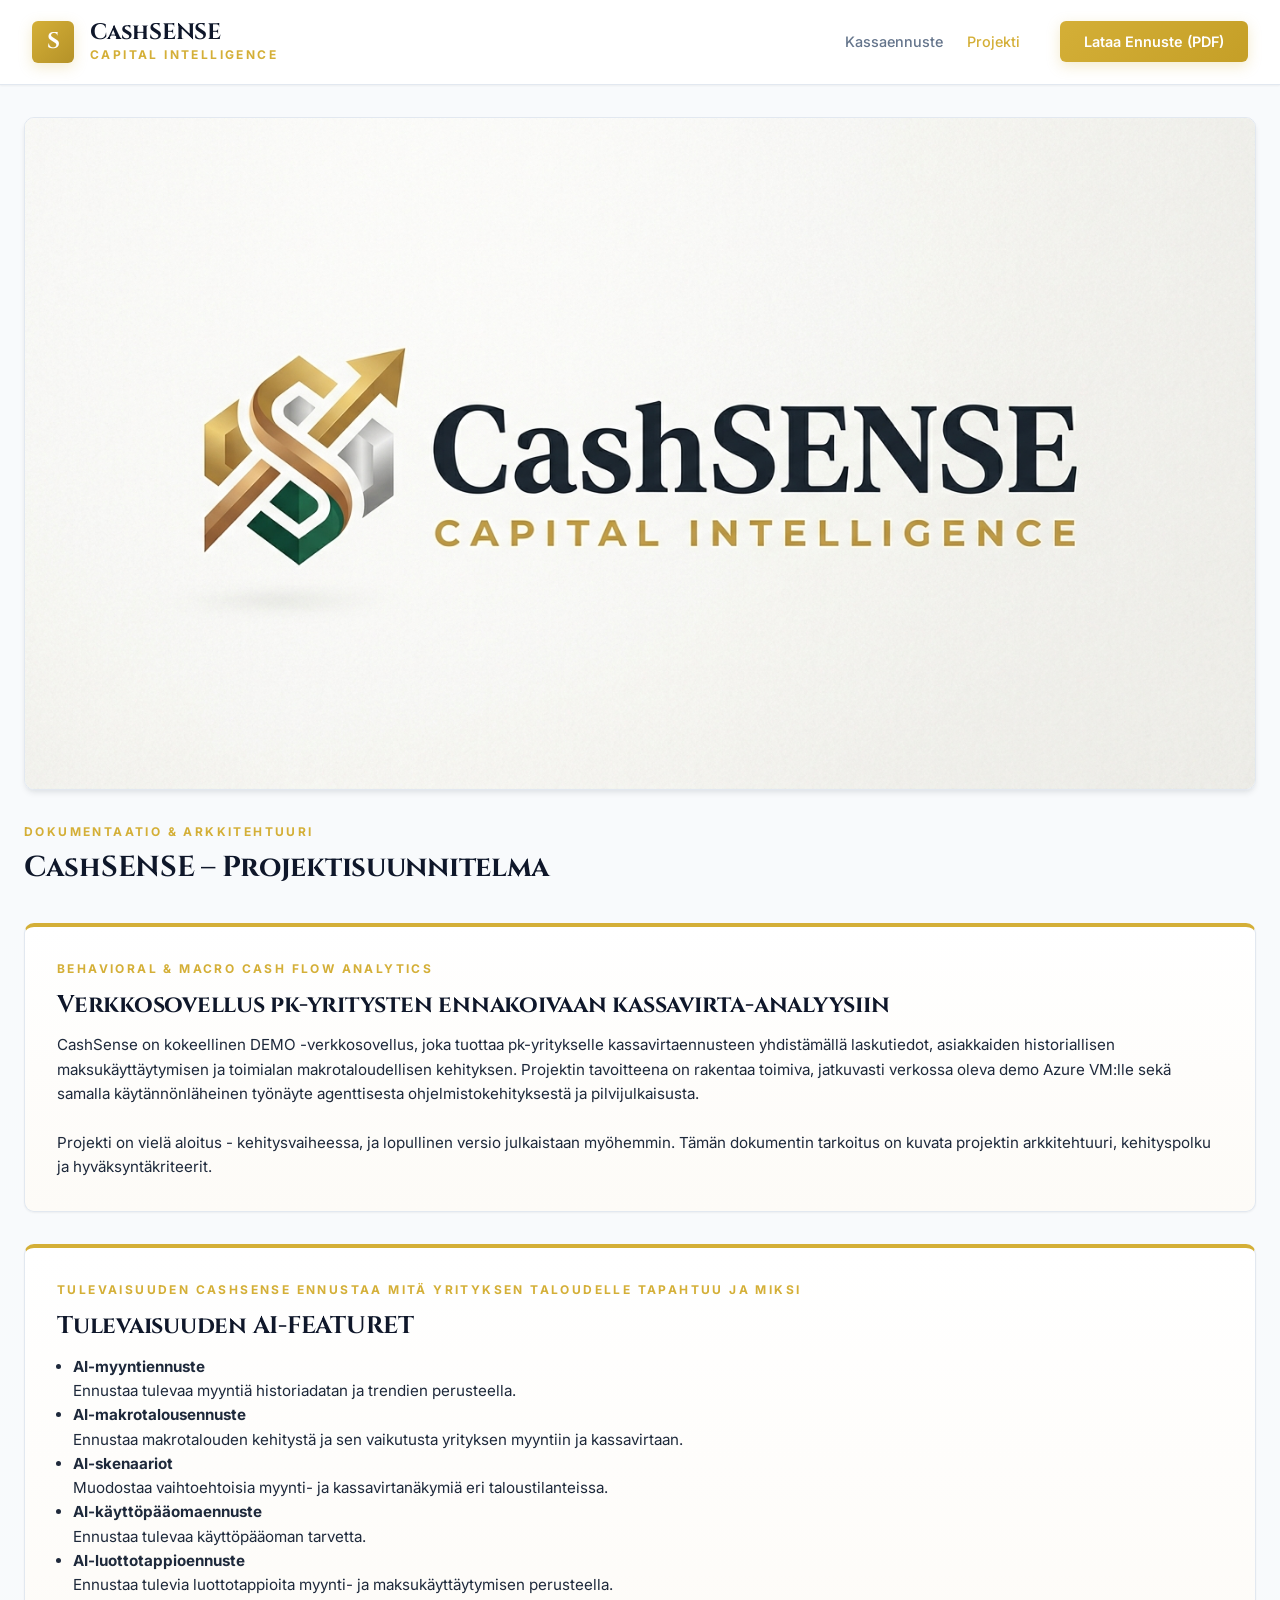
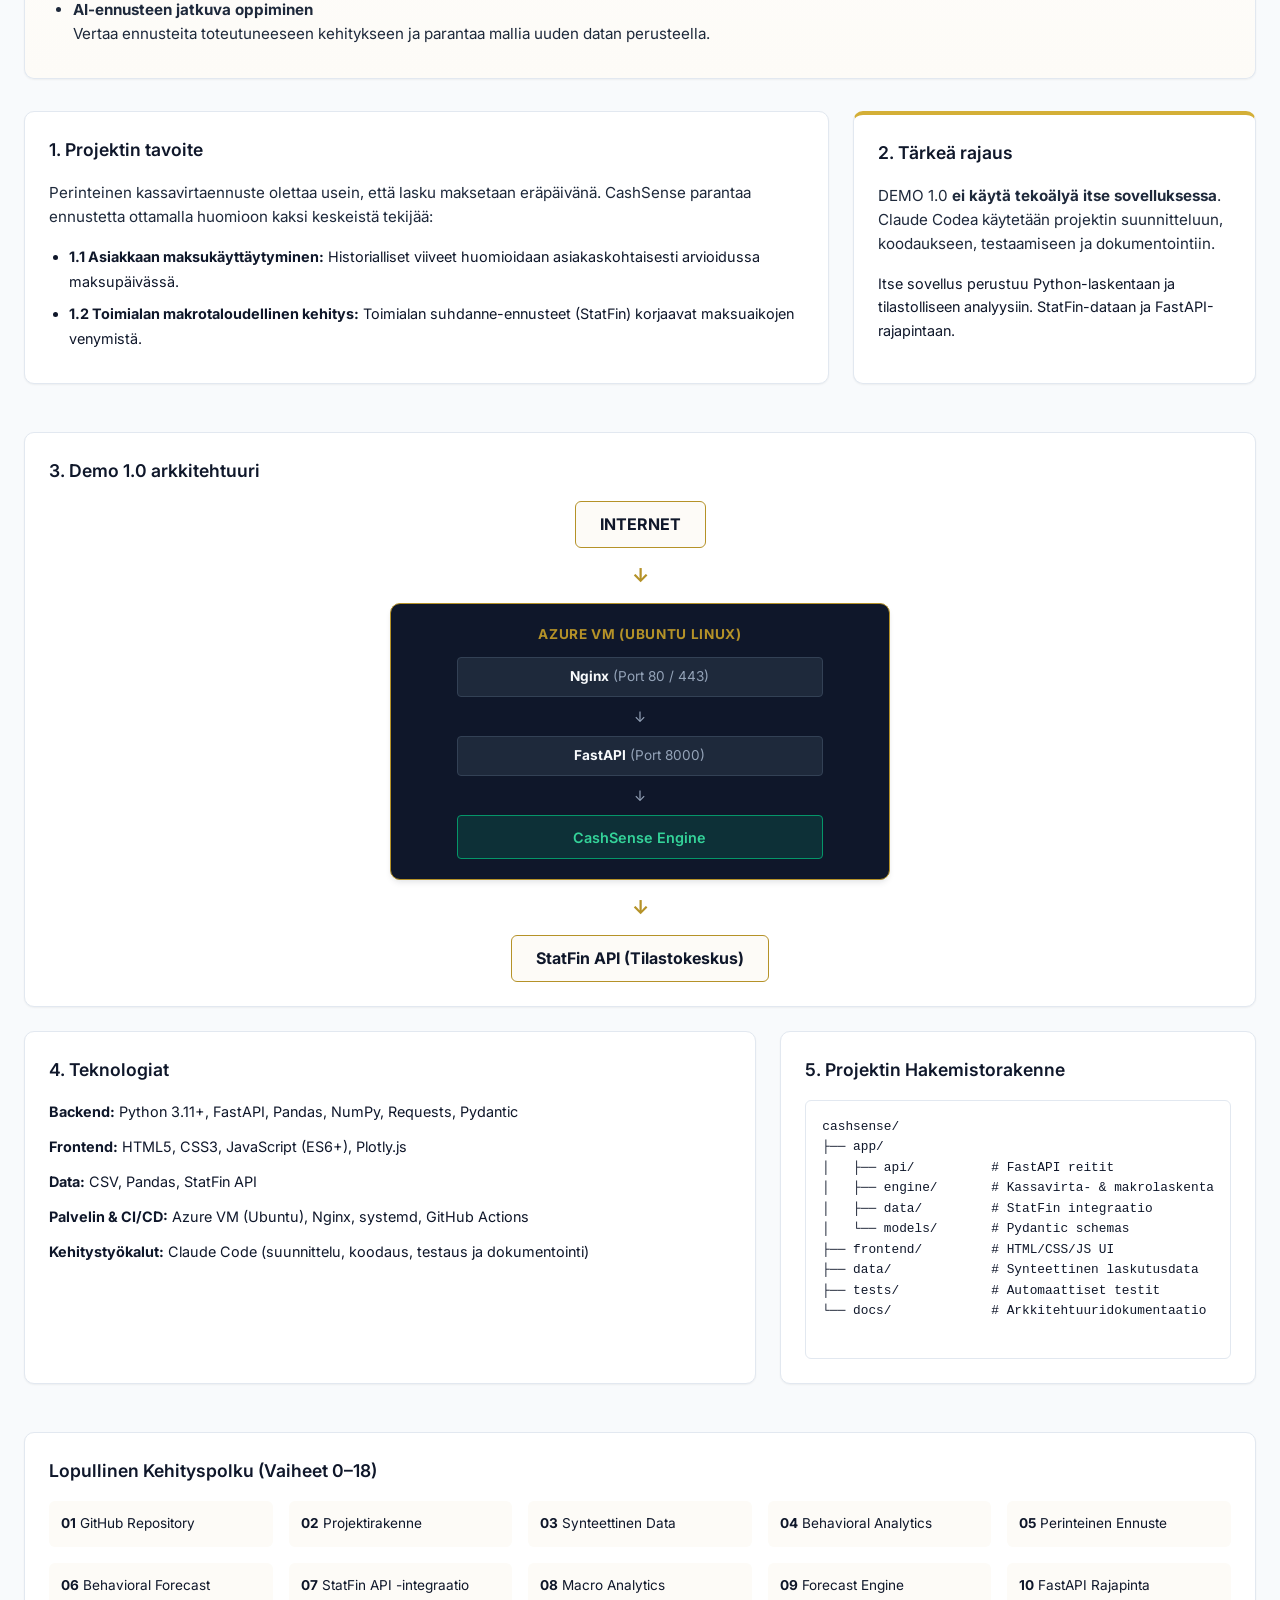
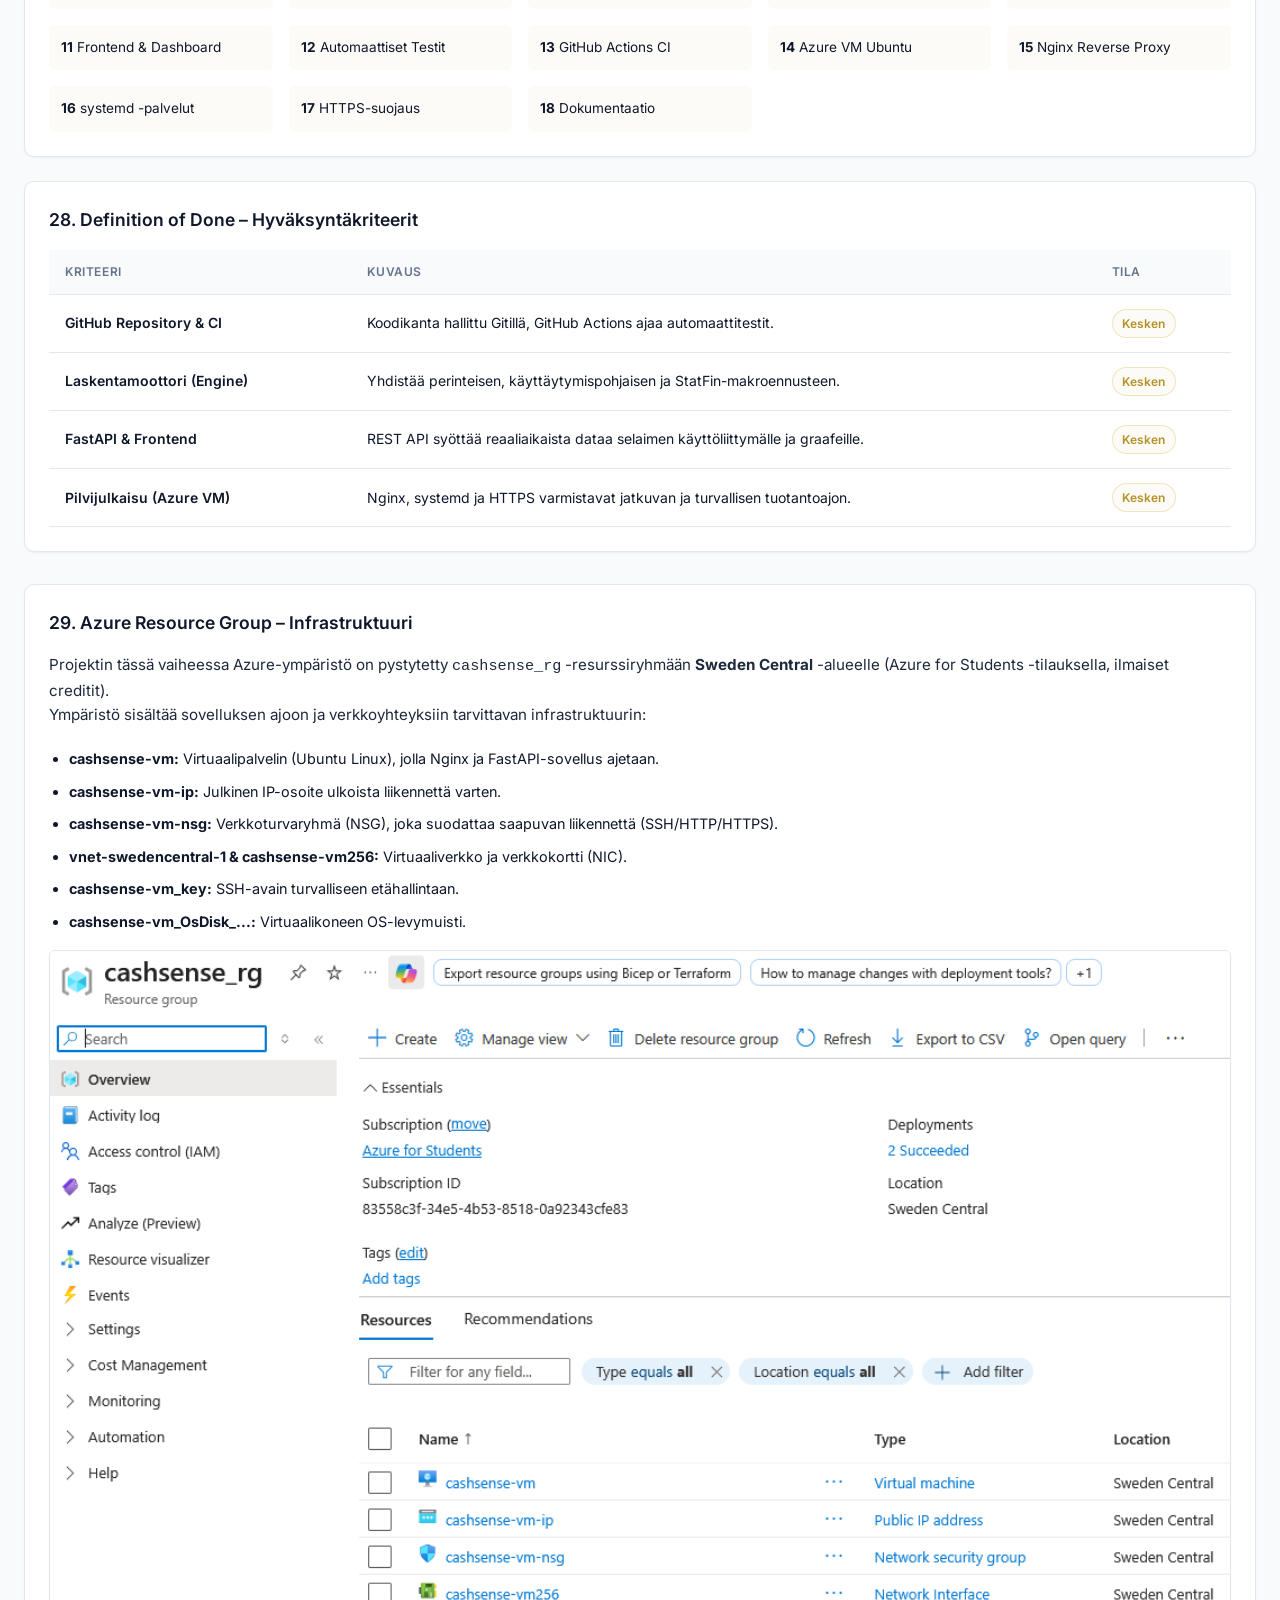
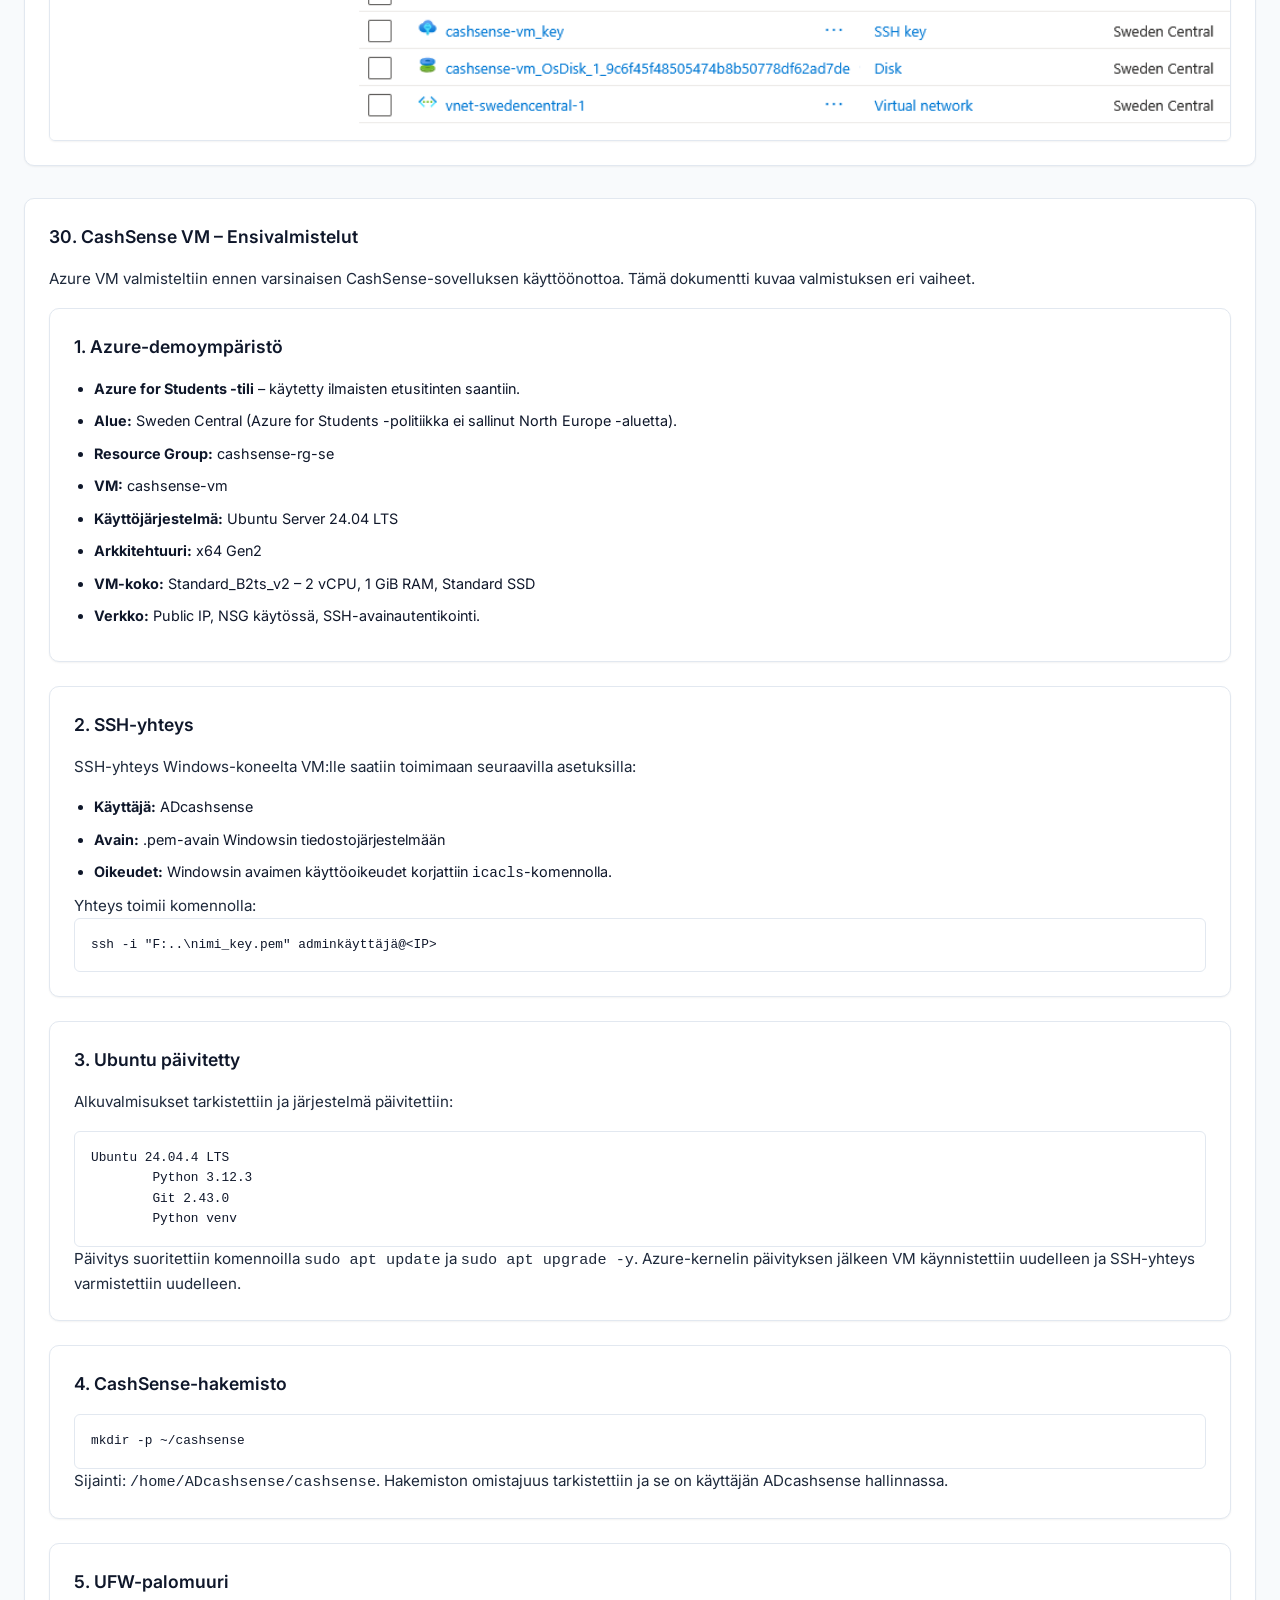
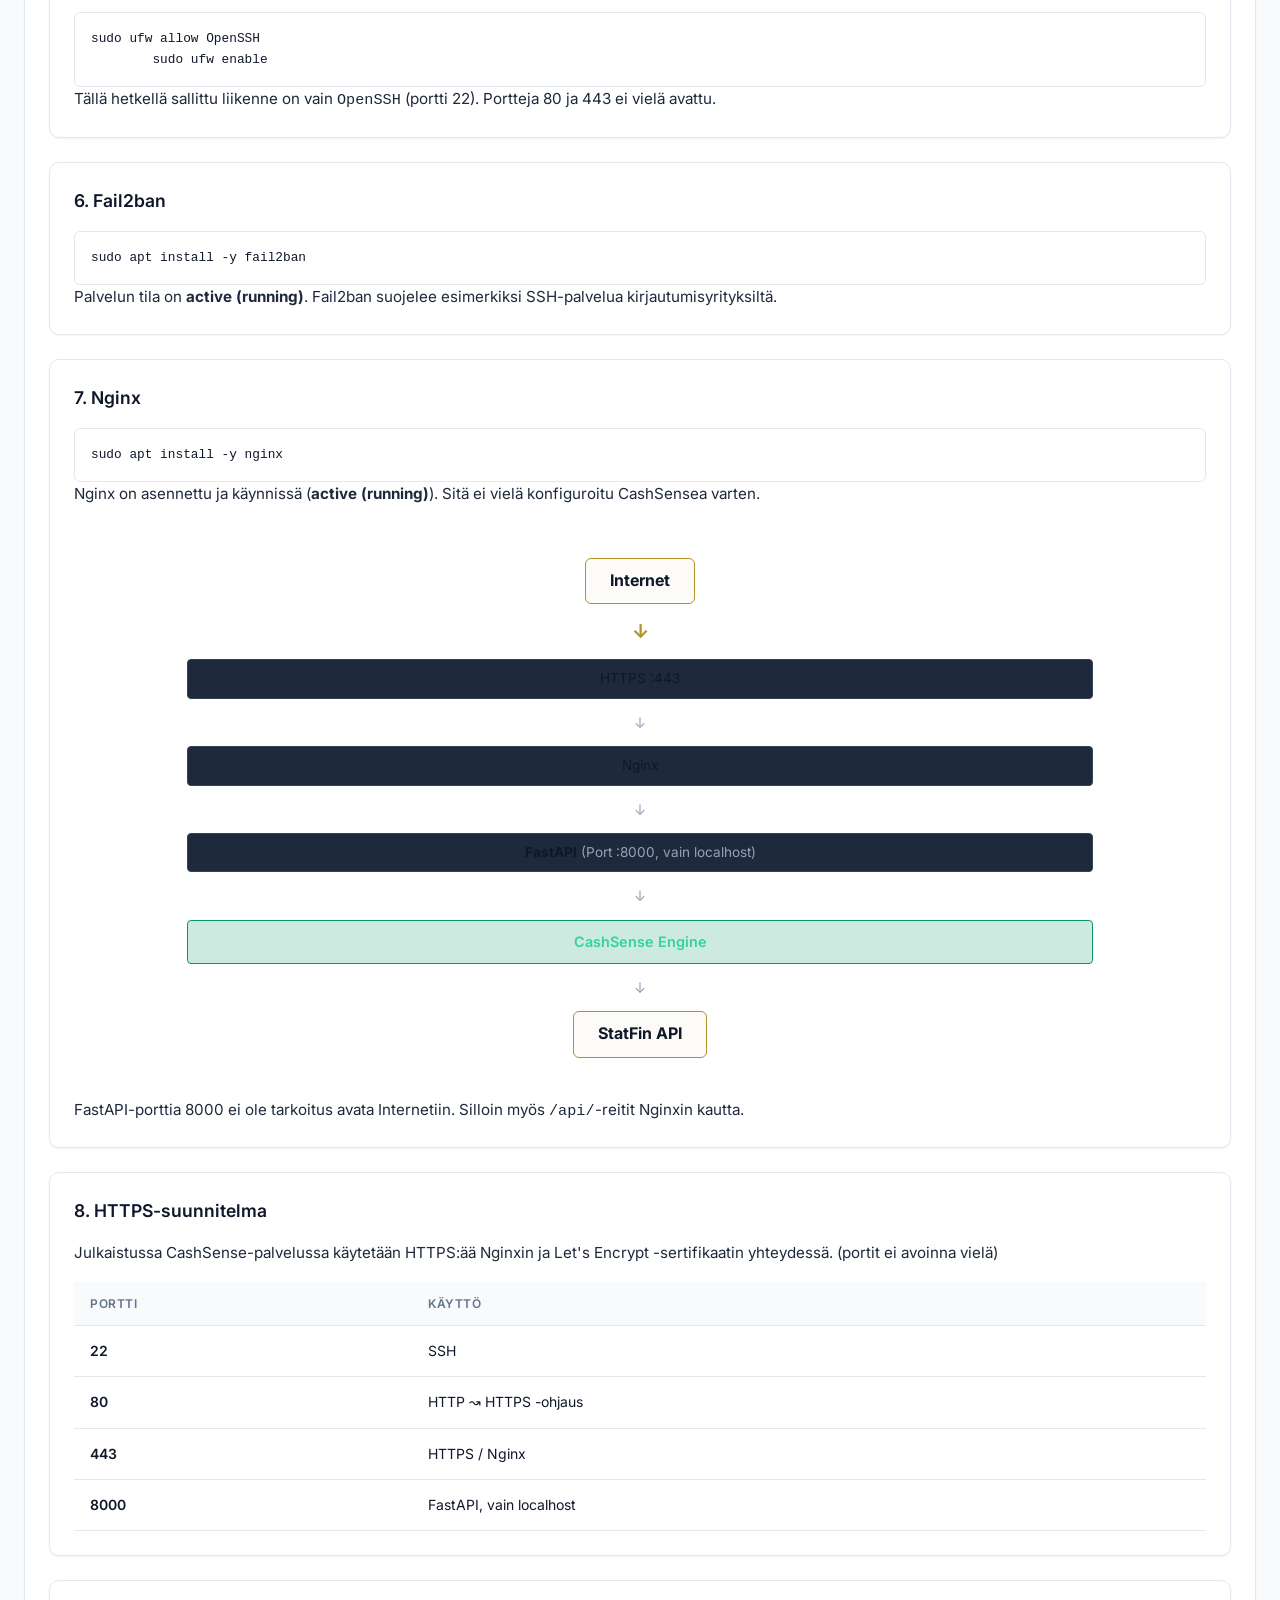
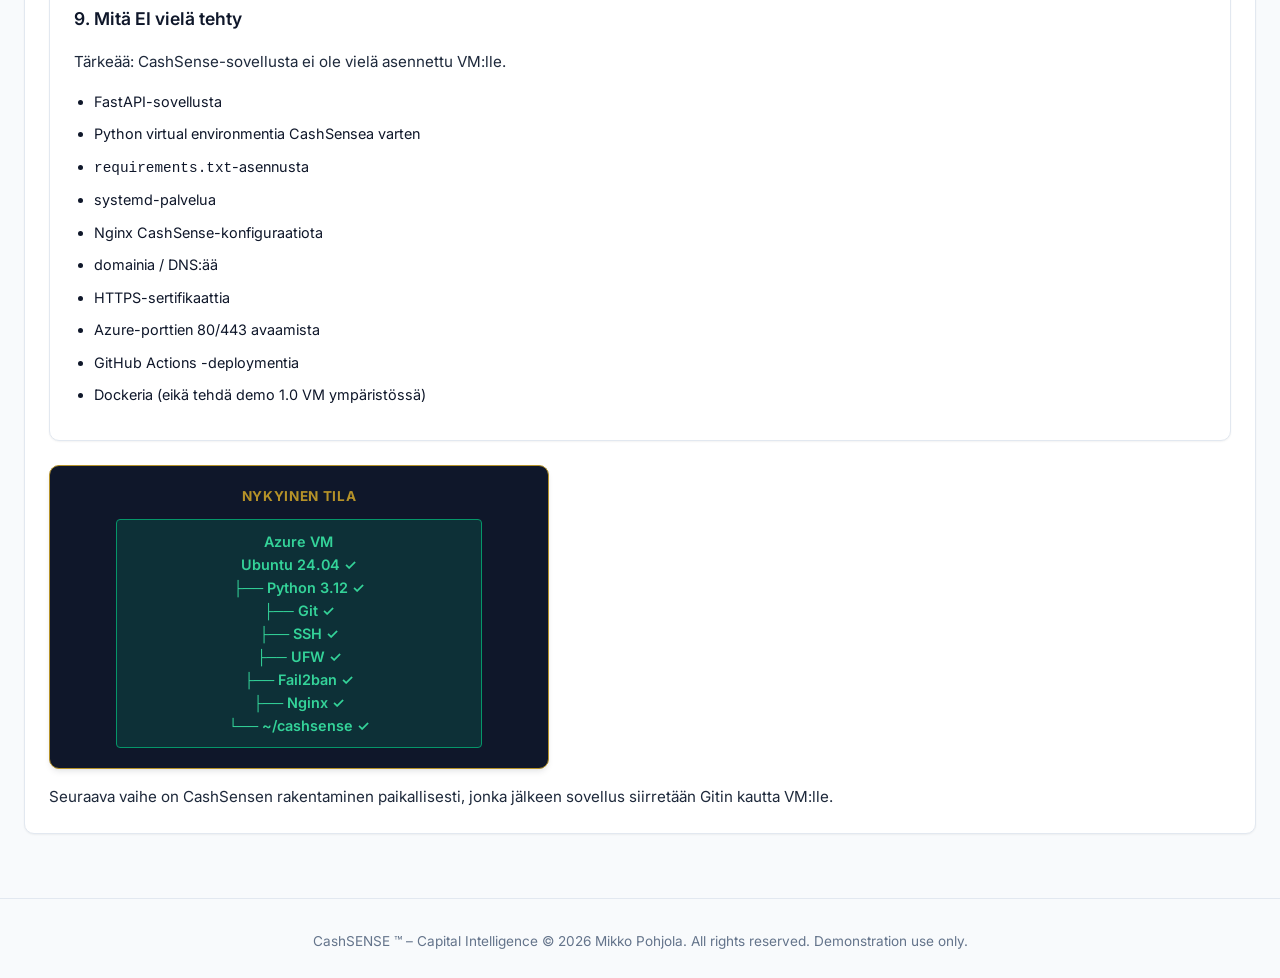
==== project.html @ bbfaac72 "Lisätty projektitiedostot ja verkkosivupohja" ====
<!DOCTYPE html>
<html lang="fi">
<head>
  <meta charset="UTF-8">
  <meta name="viewport" content="width=device-width, initial-scale=1.0">
  <title>CASHSENSE – Projektisuunnitelma</title>
  <link rel="stylesheet" href="styles.css">
</head>
<body>

  <!-- Navigation Header -->
  <header>
    <div class="logo-container">
      <div class="logo-mark">S</div>
      <div class="brand-titles">
        <h1>CashSENSE</h1>
        <div class="sub-header">Capital Intelligence</div>
      </div>
    </div>
    <nav class="nav-links">
      <a href="index.html" class="nav-item">Kassaennuste</a>
      <a href="project.html" class="nav-item active">Projekti</a>
      <button class="btn btn-primary-gold nav-btn-pdf">Lataa Ennuste (PDF)</button>
    </nav>
  </header>

  <!-- Main Container -->
  <main>
  <div class="container">

    <!-- Hero Image Banner -->
    <section class="hero-banner-container">
      <img src="logo.jpg" alt="CashSENSE Hero Banner" class="hero-banner-img">
    </section>

    <!-- Title Section -->
    <section class="page-title-section">
      <div class="sub-header">Dokumentaatio &amp; Arkkitehtuuri</div>
      <h2>CashSENSE – Projektisuunnitelma</h2>
    </section>

    <!-- Overview Card -->
    <section class="card highlight-gold hero-highlight-card hero-highlight-card--project">
      <div class="hero-highlight-card-content">
        <div class="sub-header">Behavioral &amp; Macro Cash Flow Analytics</div>
        <h3>
          Verkkosovellus pk-yritysten ennakoivaan kassavirta-analyysiin
        </h3>
        <p class="body-text">
          CashSense on kokeellinen DEMO -verkkosovellus, joka tuottaa pk-yritykselle kassavirtaennusteen yhdistämällä laskutiedot, asiakkaiden historiallisen maksukäyttäytymisen ja toimialan makrotaloudellisen kehityksen. Projektin tavoitteena on rakentaa toimiva, jatkuvasti verkossa oleva demo
          Azure VM:lle sekä samalla käytännönläheinen työnäyte agenttisesta ohjelmistokehityksestä ja pilvijulkaisusta.
          <br><br>Projekti on vielä aloitus - kehitysvaiheessa, ja lopullinen versio julkaistaan myöhemmin.
          Tämän dokumentin tarkoitus on kuvata projektin arkkitehtuuri, kehityspolku ja hyväksyntäkriteerit.
        </p>

      </div>
    </section>

    <!-- Overview Card -->
    <section class="card highlight-gold hero-highlight-card hero-highlight-card--project">
      <div class="hero-highlight-card-content">
        
        <div class="sub-header">Tulevaisuuden CashSense ennustaa mitä yrityksen taloudelle tapahtuu ja miksi</div>
        <h3>Tulevaisuuden AI-FEATURET</h3>

        <ul class="body-text2">
          <li>
            <strong>AI-myyntiennuste</strong>
            <p>Ennustaa tulevaa myyntiä historiadatan ja trendien perusteella.</p>
          </li>
          <li>
            <strong>AI-makrotalousennuste</strong>
            <p>Ennustaa makrotalouden kehitystä ja sen vaikutusta yrityksen myyntiin ja kassavirtaan.</p>
          </li>
          <li>
            <strong>AI-skenaariot</strong>
            <p>Muodostaa vaihtoehtoisia myynti- ja kassavirtanäkymiä eri taloustilanteissa.</p>
          </li>
          <li>
            <strong>AI-käyttöpääomaennuste</strong>
            <p>Ennustaa tulevaa käyttöpääoman tarvetta.</p>
          </li>
          <li>
            <strong>AI-luottotappioennuste</strong>
            <p>Ennustaa tulevia luottotappioita myynti- ja maksukäyttäytymisen perusteella.</p>
          </li>
          <li>
            <strong>AI-ennusteen jatkuva oppiminen</strong>
            <p>Vertaa ennusteita toteutuneeseen kehitykseen ja parantaa mallia uuden datan perusteella.</p>
          </li>
        </ul>
      </div>
    </section>

    <!-- Section 1 & 2: Tavoitteet & Rajaus -->
    <section class="dashboard-grid dashboard-grid--spaced">
      <div class="card">
        <div class="card-title">1. Projektin tavoite</div>
        <p class="body-text mb-1">
          Perinteinen kassavirtaennuste olettaa usein, että lasku maksetaan eräpäivänä. CashSense parantaa ennustetta ottamalla huomioon kaksi keskeistä tekijää:
        </p>
        <ul class="content-list">
          <li><strong>1.1 Asiakkaan maksukäyttäytyminen:</strong> Historialliset viiveet huomioidaan asiakaskohtaisesti arvioidussa maksupäivässä.</li>
          <li><strong>1.2 Toimialan makrotaloudellinen kehitys:</strong> Toimialan suhdanne-ennusteet (StatFin) korjaavat maksuaikojen venymistä.</li>
        </ul>
      </div>

      <div class="card highlight-gold">
        <div class="card-title">2. Tärkeä rajaus</div>
        <p class="body-text mb-1">
        DEMO 1.0 <strong>ei käytä tekoälyä itse sovelluksessa</strong>. Claude Codea käytetään projektin suunnitteluun, koodaukseen, testaamiseen ja dokumentointiin.
        </p>
        <p class="body-text--small">
          Itse sovellus perustuu Python-laskentaan ja tilastolliseen analyysiin. StatFin-dataan ja FastAPI-rajapintaan.
        </p>
      </div>
    </section>

    <!-- Section 3: Architecture (HTML/CSS Flexbox) -->
    <section class="card card--bottom-spacing">
      <div class="card-title">3. Demo 1.0 arkkitehtuuri</div>

      <div class="arch-diagram">

        <!-- Internet -->
        <div class="arch-endpoint-box">
          INTERNET
        </div>

        <div class="arch-arrow">↓</div>

        <!-- Azure VM Box -->
        <div class="arch-vm-box">
          <div class="arch-vm-header">
            Azure VM (Ubuntu Linux)
          </div>

          <div class="arch-vm-inner">
            <div class="arch-vm-component">
              <strong>Nginx</strong> <span class="port-label">(Port 80 / 443)</span>
            </div>

            <div class="arch-arrow--subtle">↓</div>

            <div class="arch-vm-component">
              <strong>FastAPI</strong> <span class="port-label">(Port 8000)</span>
            </div>

            <div class="arch-arrow--subtle">↓</div>

            <div class="arch-vm-component--engine">
              CashSense Engine
            </div>
          </div>
        </div>

        <div class="arch-arrow">↓</div>

        <!-- StatFin API -->
        <div class="arch-endpoint-box">
          StatFin API (Tilastokeskus)
        </div>

      </div>
    </section>

    <!-- Section 4 & 5: Teknologiat & Hakemistorakenne -->
    <section class="dashboard-grid dashboard-grid--spaced">
      <div class="card">
        <div class="card-title">4. Teknologiat</div>
        <div class="tech-list">
          <div><strong>Backend:</strong> Python 3.11+, FastAPI, Pandas, NumPy, Requests, Pydantic</div>
          <div><strong>Frontend:</strong> HTML5, CSS3, JavaScript (ES6+), Plotly.js</div>
          <div><strong>Data:</strong> CSV, Pandas, StatFin API</div>
          <div><strong>Palvelin &amp; CI/CD:</strong> Azure VM (Ubuntu), Nginx, systemd, GitHub Actions</div>
          <div><strong>Kehitystyökalut:</strong> Claude Code (suunnittelu, koodaus, testaus ja dokumentointi)</div>
        </div>
      </div>

      <div class="card">
        <div class="card-title">5. Projektin Hakemistorakenne</div>
        <pre class="arch-pre">
cashsense/
├── app/
│   ├── api/          # FastAPI reitit
│   ├── engine/       # Kassavirta- &amp; makrolaskenta
│   ├── data/         # StatFin integraatio
│   └── models/       # Pydantic schemas
├── frontend/         # HTML/CSS/JS UI
├── data/             # Synteettinen laskutusdata
├── tests/            # Automaattiset testit
└── docs/             # Arkkitehtuuridokumentaatio
        </pre>
      </div>
    </section>

    <!-- Section 7-27: Kehityspolku & Vaiheet -->
    <section class="card card--bottom-spacing">
      <div class="card-title">Lopullinen Kehityspolku (Vaiheet 0–18)</div>
      <div class="dev-steps-grid">
        <div class="dev-step-box"><strong>01</strong> GitHub Repository</div>
        <div class="dev-step-box"><strong>02</strong> Projektirakenne</div>
        <div class="dev-step-box"><strong>03</strong> Synteettinen Data</div>
        <div class="dev-step-box"><strong>04</strong> Behavioral Analytics</div>
        <div class="dev-step-box"><strong>05</strong> Perinteinen Ennuste</div>
        <div class="dev-step-box"><strong>06</strong> Behavioral Forecast</div>
        <div class="dev-step-box"><strong>07</strong> StatFin API -integraatio</div>
        <div class="dev-step-box"><strong>08</strong> Macro Analytics</div>
        <div class="dev-step-box"><strong>09</strong> Forecast Engine</div>
        <div class="dev-step-box"><strong>10</strong> FastAPI Rajapinta</div>
        <div class="dev-step-box"><strong>11</strong> Frontend &amp; Dashboard</div>
        <div class="dev-step-box"><strong>12</strong> Automaattiset Testit</div>
        <div class="dev-step-box"><strong>13</strong> GitHub Actions CI</div>
        <div class="dev-step-box"><strong>14</strong> Azure VM Ubuntu</div>
        <div class="dev-step-box"><strong>15</strong> Nginx Reverse Proxy</div>
        <div class="dev-step-box"><strong>16</strong> systemd -palvelut</div>
        <div class="dev-step-box"><strong>17</strong> HTTPS-suojaus</div>
        <div class="dev-step-box"><strong>18</strong> Dokumentaatio</div>
      </div>
    </section>

    <!-- Section 28: Definition of Done Table -->
    <section class="card card--bottom-spacing-xl">
      <div class="card-title">28. Definition of Done – Hyväksyntäkriteerit</div>
      <table class="data-table">
        <thead>
          <tr>
            <th>Kriteeri</th>
            <th>Kuvaus</th>
            <th>Tila</th>
          </tr>
        </thead>
        <tbody>
          <tr>
            <td class="table-cell--emphasis">GitHub Repository &amp; CI</td>
            <td>Koodikanta hallittu Gitillä, GitHub Actions ajaa automaattitestit.</td>
            <td><span class="stat-badge badge-gold">Kesken</span></td>
          </tr>
          <tr>
            <td class="table-cell--emphasis">Laskentamoottori (Engine)</td>
            <td>Yhdistää perinteisen, käyttäytymispohjaisen ja StatFin-makroennusteen.</td>
            <td><span class="stat-badge badge-gold">Kesken</span></td>
          </tr>
          <tr>
            <td class="table-cell--emphasis">FastAPI &amp; Frontend</td>
            <td>REST API syöttää reaaliaikaista dataa selaimen käyttöliittymälle ja graafeille.</td>
            <td><span class="stat-badge badge-gold">Kesken</span></td>
          </tr>
          <tr>
            <td class="table-cell--emphasis">Pilvijulkaisu (Azure VM)</td>
            <td>Nginx, systemd ja HTTPS varmistavat jatkuvan ja turvallisen tuotantoajon.</td>
            <td><span class="stat-badge badge-gold">Kesken</span></td>
          </tr>
        </tbody>
      </table>
    </section>

    <!-- Section 29: Azure Resource Group -->
    <section class="card card--bottom-spacing-xl">
      <div class="card-title">29. Azure Resource Group – Infrastruktuuri</div>

      <p class="body-text mb-1-25">
        Projektin tässä vaiheessa Azure-ympäristö on pystytetty <code>cashsense_rg</code> -resurssiryhmään <strong>Sweden Central</strong> -alueelle (Azure for Students -tilauksella, ilmaiset creditit).
        <br>Ympäristö sisältää sovelluksen ajoon ja verkkoyhteyksiin tarvittavan infrastruktuurin:
      </p>

      <ul class="content-list mb-1">
        <li><strong>cashsense-vm:</strong> Virtuaalipalvelin (Ubuntu Linux), jolla Nginx ja FastAPI-sovellus ajetaan.</li>
        <li><strong>cashsense-vm-ip:</strong> Julkinen IP-osoite ulkoista liikennettä varten.</li>
        <li><strong>cashsense-vm-nsg:</strong> Verkkoturvaryhmä (NSG), joka suodattaa saapuvan liikennettä (SSH/HTTP/HTTPS).</li>
        <li><strong>vnet-swedencentral-1 &amp; cashsense-vm256:</strong> Virtuaaliverkko ja verkkokortti (NIC).</li>
        <li><strong>cashsense-vm_key:</strong> SSH-avain turvalliseen etähallintaan.</li>
        <li><strong>cashsense-vm_OsDisk_...:</strong> Virtuaalikoneen OS-levymuisti.</li>
      </ul>

      <div class="arch-image-wrapper">
        <img src="assets/images/cashsense_rg.png" alt="Azure Resource Group - cashsense_rg" class="arch-image">
      </div>
    </section>

    <!-- Section 30: CashSense VM -ensivalmistelut -->
    <section class="card card--bottom-spacing-xl">
      <div class="card-title">30. CashSense VM – Ensivalmistelut</div>

  
      <p class="body-text mb-1">
        Azure VM valmisteltiin ennen varsinaisen CashSense-sovelluksen käyttöönottoa. Tämä dokumentti kuvaa valmistuksen eri vaiheet.
      </p>

      <!-- 1. Azure-ympäristö -->
      <div class="card">
        <div class="card-title">1. Azure-demoympäristö</div>
        <ul class="content-list">
          <li><strong>Azure for Students -tili</strong> – käytetty ilmaisten etusitinten saantiin.</li>
          <li><strong>Alue:</strong> Sweden Central (Azure for Students -politiikka ei sallinut North Europe -aluetta).</li>
          <li><strong>Resource Group:</strong> cashsense-rg-se</li>
          <li><strong>VM:</strong> cashsense-vm</li>
          <li><strong>Käyttöjärjestelmä:</strong> Ubuntu Server 24.04 LTS</li>
          <li><strong>Arkkitehtuuri:</strong> x64 Gen2</li>
          <li><strong>VM-koko:</strong> Standard_B2ts_v2 – 2 vCPU, 1 GiB RAM, Standard SSD</li>
          <li><strong>Verkko:</strong> Public IP, NSG käytössä, SSH-avainautentikointi.</li>
        </ul>
      </div>

      <!-- 2. SSH-yhteys -->
      <div class="card">
        <div class="card-title">2. SSH-yhteys</div>
        <p class="body-text mb-1">
          SSH-yhteys Windows-koneelta VM:lle saatiin toimimaan seuraavilla asetuksilla:
        </p>
        <ul class="content-list">
          <li><strong>Käyttäjä:</strong> ADcashsense</li>
          <li><strong>Avain:</strong> .pem-avain Windowsin tiedostojärjestelmään</li>
          <li><strong>Oikeudet:</strong> Windowsin avaimen käyttöoikeudet korjattiin <code>icacls</code>-komennolla.</li>
        </ul>
        <p class="body-text">
          Yhteys toimii komennolla:
        </p>
        <pre class="arch-pre">ssh -i "F:..\nimi_key.pem" adminkäyttäjä@&lt;IP&gt;</pre>
      </div>

      <!-- 3. Ubuntu päivitettiin -->
      <div class="card">
        <div class="card-title">3. Ubuntu päivitetty</div>
        <p class="body-text mb-1">
          Alkuvalmisukset tarkistettiin ja järjestelmä päivitettiin:
        </p>
        <pre class="arch-pre">Ubuntu 24.04.4 LTS
        Python 3.12.3
        Git 2.43.0
        Python venv</pre>
        <p class="body-text">
          Päivitys suoritettiin komennoilla <code>sudo apt update</code> ja <code>sudo apt upgrade -y</code>.
          Azure-kernelin päivityksen jälkeen VM käynnistettiin uudelleen ja SSH-yhteys varmistettiin uudelleen.
        </p>
      </div>

      <!-- 4. CashSense-hakemisto -->
      <div class="card">
        <div class="card-title">4. CashSense-hakemisto</div>
        <pre class="arch-pre">mkdir -p ~/cashsense</pre>
        <p class="body-text">
          Sijainti: <code>/home/ADcashsense/cashsense</code>. Hakemiston omistajuus tarkistettiin ja se on käyttäjän ADcashsense hallinnassa.
        </p>
      </div>

      <!-- 5. UFW-palomuuri -->
      <div class="card">
        <div class="card-title">5. UFW-palomuuri</div>
        <pre class="arch-pre">sudo ufw allow OpenSSH
        sudo ufw enable</pre>
        <p class="body-text">
          Tällä hetkellä sallittu liikenne on vain <code>OpenSSH</code> (portti 22). Portteja 80 ja 443 ei vielä avattu.
        </p>
      </div>

      <!-- 6. Fail2ban -->
      <div class="card">
        <div class="card-title">6. Fail2ban</div>
        <pre class="arch-pre">sudo apt install -y fail2ban</pre>
        <p class="body-text">
          Palvelun tila on <strong>active (running)</strong>. Fail2ban suojelee esimerkiksi SSH-palvelua kirjautumisyrityksiltä.
        </p>
      </div>

      <!-- 7. Nginx -->
      <div class="card">
        <div class="card-title">7. Nginx</div>
        <pre class="arch-pre">sudo apt install -y nginx</pre>

        <p class="body-text">Nginx on asennettu ja käynnissä (<strong>active (running)</strong>). Sitä ei vielä konfiguroitu CashSensea varten.<br></p>
        <br><br>


        <!-- Suunniteltu lopullinen rakenne -->
        <div class="arch-diagram">
          <div class="arch-endpoint-box">Internet</div>
          <div class="arch-arrow">↓</div>
          <div class="arch-vm-component">HTTPS :443</div>
          <div class="arch-arrow--subtle">↓</div>
          <div class="arch-vm-component">Nginx</div>
          <div class="arch-arrow--subtle">↓</div>
          <div class="arch-vm-component">
            <strong>FastAPI</strong> <span class="port-label">(Port :8000, vain localhost)</span>
          </div>
          <div class="arch-arrow--subtle">↓</div>
          <div class="arch-vm-component--engine">CashSense Engine</div>
          <div class="arch-arrow--subtle">↓</div>
          <div class="arch-endpoint-box">StatFin API</div>
        </div>

        <p class="body-text mt-1"><br>
          FastAPI-porttia 8000 ei ole tarkoitus avata Internetiin. Silloin myös <code>/api/</code>-reitit Nginxin kautta.
        </p>
      </div>

      <!-- 8. HTTPS-suunnitelma -->
      <div class="card">
        <div class="card-title">8. HTTPS-suunnitelma</div>
        <p class="body-text mb-1">
          Julkaistussa CashSense-palvelussa käytetään HTTPS:ää Nginxin ja Let's Encrypt -sertifikaatin yhteydessä. (portit ei avoinna vielä)
        </p>
        <table class="data-table">
          <thead>
            <tr>
              <th>Portti</th>
              <th>Käyttö</th>
            </tr>
          </thead>
          <tbody>
            <tr>
              <td class="table-cell--emphasis">22</td>
              <td>SSH</td>
            </tr>
            <tr>
              <td class="table-cell--emphasis">80</td>
              <td>HTTP ↝ HTTPS -ohjaus</td>
            </tr>
            <tr>
              <td class="table-cell--emphasis">443</td>
              <td>HTTPS / Nginx</td>
            </tr>
            <tr>
              <td class="table-cell--emphasis">8000</td>
              <td>FastAPI, vain localhost</td>
            </tr>
          </tbody>
        </table>
      </div>

      <!-- 9. Mitä EI vielä tehty -->
      <div class="card">
        <div class="card-title">9. Mitä EI vielä tehty</div>
        <p class="body-text mb-1">
          Tärkeää: CashSense-sovellusta ei ole vielä asennettu VM:lle.
        </p>
        <ul class="content-list">
          <li>FastAPI-sovellusta</li>
          <li>Python virtual environmentia CashSensea varten</li>
          <li><code>requirements.txt</code>-asennusta</li>
          <li>systemd-palvelua</li>
          <li>Nginx CashSense-konfiguraatiota</li>
          <li>domainia / DNS:ää</li>
          <li>HTTPS-sertifikaattia</li>
          <li>Azure-porttien 80/443 avaamista</li>
          <li>GitHub Actions -deploymentia</li>
          <li>Dockeria (eikä tehdä demo 1.0 VM ympäristössä)</li>
        </ul>
      </div>

      <!-- Nykyinen tila -->
      <div class="arch-vm-box">
        <div class="arch-vm-header">Nykyinen tila</div>
        <div class="arch-vm-inner">
          <div class="arch-vm-component--engine">
            Azure VM<br>
            Ubuntu 24.04 ✓<br>
            ├── Python 3.12 ✓<br>
            ├── Git ✓<br>
            ├── SSH ✓<br>
            ├── UFW ✓<br>
            ├── Fail2ban ✓<br>
            ├── Nginx ✓<br>
            └── ~/cashsense ✓
          </div>
        </div>
      </div>

      <p class="body-text mt-1">
        Seuraava vaihe on CashSensen rakentaminen paikallisesti, jonka jälkeen sovellus siirretään Gitin kautta VM:lle.
      </p>
    </section>

  </div>
</main>

  <!-- Footer -->
  <footer>
    <p>CashSENSE ™ – Capital Intelligence &copy; 2026 Mikko Pohjola. All rights reserved. Demonstration use only.</p>
  </footer>

</body>
</html>
---- styles.css ----
/* CashSENSE - Design System Stylesheet (styles.css) */

/* Import Google Fonts */
@import url('https://fonts.googleapis.com/css2?family=Cinzel:wght@500;600;700&family=Inter:wght@300;400;500;600;700&display=swap');

/* CSS Variables for Brand Colors & Typography */
:root {
  /* Brand Colors */
  --color-primary-navy: #0F172A;
  --color-secondary-navy: #1E293B;
  --color-gold-primary: #D4AF37;
  --color-gold-hover: #B59228;
  --color-gold-light: #FDFBF7;
  --color-emerald-accent: #059669;
  --color-emerald-light: #ECFDF5;
  --color-slate-muted: #64748B;
  --color-border-light: #E2E8F0;
  --color-bg-light: #F8FAFC;
  --color-surface-white: #FFFFFF;
  --color-danger: #DC2626;

  /* Typography */
  --font-serif: 'Cinzel', serif;
  --font-sans: 'Inter', -apple-system, BlinkMacSystemFont, sans-serif;

  /* Elevation Shadows */
  --shadow-sm: 0 1px 2px 0 rgba(0, 0, 0, 0.05);
  --shadow-md: 0 4px 6px -1px rgba(15, 23, 42, 0.08), 0 2px 4px -1px rgba(15, 23, 42, 0.04);
  --shadow-lg: 0 10px 15px -3px rgba(15, 23, 42, 0.08), 0 4px 6px -2px rgba(15, 23, 42, 0.03);
  --shadow-gold: 0 4px 14px 0 rgba(212, 175, 55, 0.25);

  /* Radius */
  --radius-sm: 6px;
  --radius-md: 10px;
  --radius-lg: 16px;
}

/* Base Resets */
* {
  box-sizing: border-box;
  margin: 0;
  padding: 0;
}

body {
  font-family: var(--font-sans);
  background-color: var(--color-bg-light);
  color: var(--color-primary-navy);
  line-height: 1.6;
  -webkit-font-smoothing: antialiased;
}

/* Typography Classes */
h1, h2, h3, .brand-text {
  font-family: var(--font-serif);
  color: var(--color-primary-navy);
  letter-spacing: -0.01em;
}

.sub-header {
  font-family: var(--font-sans);
  font-size: 0.75rem;
  font-weight: 700;
  letter-spacing: 0.2em;
  color: var(--color-gold-primary);
  text-transform: uppercase;
}

/* Header & Navigation */
header {
  background-color: var(--color-surface-white);
  border-bottom: 1px solid var(--color-border-light);
  padding: 1.25rem 2rem;
  display: flex;
  justify-content: space-between;
  align-items: center;
  position: sticky;
  top: 0;
  z-index: 100;
  box-shadow: var(--shadow-sm);
}

.logo-container {
  display: flex;
  align-items: center;
  gap: 1rem;
}

.logo-mark {
  width: 42px;
  height: 42px;
  background: linear-gradient(135deg, var(--color-gold-primary), #B59228);
  border-radius: var(--radius-sm);
  display: flex;
  align-items: center;
  justify-content: center;
  color: var(--color-surface-white);
  font-family: var(--font-serif);
  font-weight: 700;
  font-size: 1.4rem;
  box-shadow: var(--shadow-gold);
}

.brand-titles h1 {
  font-size: 1.4rem;
  font-weight: 700;
  line-height: 1.1;
}

.nav-links {
  display: flex;
  gap: 1.5rem;
  align-items: center;
}

.nav-item {
  text-decoration: none;
  color: var(--color-slate-muted);
  font-weight: 500;
  font-size: 0.9rem;
  transition: color 0.2s ease;
}

.nav-item:hover, .nav-item.active {
  color: var(--color-gold-primary);
}

/* Main Layout */
.container {
  max-width: 1280px;
  margin: 2rem auto;
  padding: 0 1.5rem;
}

.page-title-section {
  margin-bottom: 2rem;
}

.page-title-section h2 {
  font-size: 1.8rem;
  margin-top: 0.25rem;
}

/* Grid Layouts */
.kpi-grid {
  display: grid;
  grid-template-columns: repeat(auto-fit, minmax(260px, 1fr));
  gap: 1.5rem;
  margin-bottom: 2rem;
}

.dashboard-grid {
  display: grid;
  grid-template-columns: 2fr 1fr;
  gap: 1.5rem;
}

@media (max-width: 992px) {
  .dashboard-grid {
    grid-template-columns: 1fr;
  }
}

/* Cards & Surface */
.card {
  background: var(--color-surface-white);
  border: 1px solid var(--color-border-light);
  border-radius: var(--radius-md);
  padding: 1.5rem;
  margin-bottom: 1.5rem;
  box-shadow: var(--shadow-sm);
  transition: box-shadow 0.2s ease, border-color 0.2s ease;
}

.card:hover {
  box-shadow: var(--shadow-md);
}

.card.highlight-gold {
  border-top: 4px solid var(--color-gold-primary);
}

.card.highlight-emerald {
  border-top: 4px solid var(--color-emerald-accent);
}

.card-title {
  font-size: 1.1rem;
  font-weight: 600;
  margin-bottom: 1rem;
  display: flex;
  justify-content: space-between;
  align-items: center;
}

/* KPI Stat Cards */
.stat-label {
  font-size: 0.85rem;
  font-weight: 600;
  color: var(--color-slate-muted);
  text-transform: uppercase;
  letter-spacing: 0.05em;
}

.stat-value {
  font-size: 2rem;
  font-weight: 700;
  color: var(--color-primary-navy);
  margin: 0.5rem 0 0.25rem 0;
  font-family: var(--font-sans);
}

.stat-badge {
  display: inline-flex;
  align-items: center;
  padding: 0.25rem 0.6rem;
  border-radius: 9999px;
  font-size: 0.75rem;
  font-weight: 600;
}

.badge-emerald {
  background-color: var(--color-emerald-light);
  color: var(--color-emerald-accent);
}

.badge-gold {
  background-color: var(--color-gold-light);
  color: var(--color-gold-hover);
  border: 1px solid rgba(212, 175, 55, 0.3);
}

/* Chart Mock Area */
.chart-container {
  height: 320px;
  width: 100%;
  position: relative;
  display: flex;
  flex-direction: column;
  justify-content: flex-end;
  padding-top: 1rem;
}

.chart-mock-svg {
  width: 100%;
  height: 100%;
}

/* Form Controls & Buttons */
.form-group {
  margin-bottom: 1.25rem;
}

.form-label {
  display: block;
  font-size: 0.85rem;
  font-weight: 600;
  color: var(--color-secondary-navy);
  margin-bottom: 0.5rem;
}

.form-select, .form-input {
  width: 100%;
  padding: 0.75rem 1rem;
  font-family: var(--font-sans);
  font-size: 0.9rem;
  border: 1px solid var(--color-border-light);
  border-radius: var(--radius-sm);
  background-color: var(--color-surface-white);
  color: var(--color-primary-navy);
  outline: none;
  transition: border-color 0.2s ease, box-shadow 0.2s ease;
}

.form-select:focus, .form-input:focus {
  border-color: var(--color-gold-primary);
  box-shadow: 0 0 0 3px rgba(212, 175, 55, 0.15);
}

.btn {
  display: inline-flex;
  align-items: center;
  justify-content: center;
  padding: 0.75rem 1.5rem;
  font-family: var(--font-sans);
  font-size: 0.9rem;
  font-weight: 600;
  border-radius: var(--radius-sm);
  cursor: pointer;
  border: none;
  transition: all 0.2s ease;
}

.btn-primary-gold {
  background: linear-gradient(135deg, var(--color-gold-primary), #C59F27);
  color: var(--color-surface-white);
  box-shadow: var(--shadow-gold);
}

.btn-primary-gold:hover {
  background: linear-gradient(135deg, #C59F27, #A8841B);
  transform: translateY(-1px);
}

.btn-outline {
  background: transparent;
  border: 1px solid var(--color-border-light);
  color: var(--color-secondary-navy);
}

.btn-outline:hover {
  background: var(--color-bg-light);
  border-color: var(--color-slate-muted);
}

/* Table Design */
.data-table {
  width: 100%;
  border-collapse: collapse;
  font-size: 0.875rem;
}

.data-table th {
  background-color: var(--color-bg-light);
  color: var(--color-slate-muted);
  font-weight: 600;
  text-align: left;
  padding: 0.75rem 1rem;
  border-bottom: 1px solid var(--color-border-light);
  text-transform: uppercase;
  font-size: 0.75rem;
  letter-spacing: 0.05em;
}

.data-table td {
  padding: 0.875rem 1rem;
  border-bottom: 1px solid var(--color-border-light);
  color: var(--color-primary-navy);
}

.data-table tr:hover {
  background-color: rgba(248, 250, 252, 0.8);
}

/* Footer */
footer {
  margin-top: 4rem;
  padding: 2rem 0;
  border-top: 1px solid var(--color-border-light);
  text-align: center;
  color: var(--color-slate-muted);
  font-size: 0.85rem;
}

/* ==================== */
/* Navigation Utilities */
/* ==================== */

.nav-btn-pdf {
  margin-left: 1rem;
}

/* ==================== */
/* Hero Banner */
/* ==================== */

.hero-banner-container {
  margin-bottom: 2rem;
  border-radius: var(--radius-md);
  overflow: hidden;
  box-shadow: var(--shadow-md);
  border: 1px solid var(--color-border-light);
}

.hero-banner-img {
  width: 100%;
  height: auto;
  display: block;
  object-fit: cover;
}

/* ==================== */
/* Hero Highlight Card (shared across pages) */
/* ==================== */

.hero-highlight-card {
  margin-bottom: 2rem;
  background: linear-gradient(180deg, var(--color-surface-white) 0%, var(--color-gold-light) 100%);
  padding: 2rem;
}

.hero-highlight-card-content {
  display: flex;
  flex-direction: column;
  gap: 0.75rem;
}

.hero-highlight-card h3 {
  font-size: 1.6rem;
  color: var(--color-primary-navy);
  line-height: 1.3;
}

.hero-highlight-card--project h3 {
  font-size: 1.5rem;
}

.hero-highlight-card p {
  font-size: 1.05rem;
  color: var(--color-secondary-navy);
  line-height: 1.7;
  font-weight: 400;
}

.hero-highlight-card--project p {
  font-size: 0.95rem;
  line-height: 1.6;
}

/* ==================== */
/* Features List */
/* ==================== */

.features-list {
  display: flex;
  flex-wrap: wrap;
  gap: 1.5rem;
  margin-top: 0.5rem;
  border-top: 1px solid rgba(212, 175, 55, 0.25);
  padding-top: 1rem;
}

.feature-item {
  display: flex;
  align-items: center;
  gap: 0.5rem;
  font-size: 0.9rem;
  font-weight: 600;
  color: var(--color-primary-navy);
}

.feature-icon-gold {
  color: var(--color-gold-hover);
  font-size: 1.1rem;
}

.feature-icon-green {
  color: var(--color-emerald-accent);
  font-size: 1.1rem;
}

/* ==================== */
/* Status Badge: Risk */
/* ==================== */

.stat-badge.status-risk {
  background: #FEF2F2;
  color: var(--color-danger);
}

/* ==================== */
/* Layout Utilities */
/* ==================== */

.dashboard-grid--spaced {
  margin-bottom: 1.5rem;
}

.card--top-spacing {
  margin-top: 1.5rem;
}

.card--bottom-spacing {
  margin-bottom: 1.5rem;
}

.card--bottom-spacing-xl {
  margin-bottom: 2rem;
}

.mb-1 {
  margin-bottom: 1rem;
}

.mb-1-25 {
  margin-bottom: 1.25rem;
}

.mt-1 {
  margin-top: 1rem;
}

/* Text Subtlety */
.text-subtle {
  font-size: 0.8rem;
  font-weight: normal;
  color: var(--color-slate-muted);
}

/* Full-width action button */
.form-action-btn {
  width: 100%;
  margin-top: 1.25rem;
}

/* ==================== */
/* Index Page: Chart Legend */
/* ==================== */

.chart-legend {
  display: flex;
  gap: 2rem;
  margin-top: 1rem;
  font-size: 0.85rem;
}

.legend-item {
  display: flex;
  align-items: center;
  gap: 0.5rem;
}

.legend-swatch {
  width: 12px;
  height: 3px;
  display: inline-block;
}

.legend-swatch--grey {
  background: #94A3B8;
}

.legend-swatch--green {
  background: #059669;
}

.legend-text--em {
  font-weight: 600;
  color: #0F172A;
}

/* ==================== */
/* Index Page: Form Controls */
/* ==================== */

.form-range {
  width: 100%;
  accent-color: var(--color-gold-primary);
}

.form-range-labels {
  display: flex;
  justify-content: space-between;
  font-size: 0.75rem;
  color: var(--color-slate-muted);
  margin-top: 0.25rem;
}

.form-range-value {
  font-weight: 600;
  color: var(--color-gold-hover);
}

/* ==================== */
/* Index Page: AI Insight Box */
/* ==================== */

.ai-insight-box {
  margin-top: 1.5rem;
  padding: 1rem;
  background: var(--color-gold-light);
  border: 1px solid rgba(212, 175, 55, 0.3);
  border-radius: var(--radius-sm);
}

.ai-insight-box .ai-insight-label {
  margin-bottom: 0.25rem;
}

.ai-insight-box .ai-insight-text {
  font-size: 0.85rem;
  color: var(--color-secondary-navy);
}

/* ==================== */
/* Index Page: Table Cells */
/* ==================== */

.table-cell--emphasis {
  font-weight: 600;
}

.table-cell--gold {
  font-weight: 600;
  color: var(--color-gold-hover);
}

.table-cell--emerald {
  font-weight: 600;
  color: var(--color-emerald-accent);
}

/* ==================== */
/* Project Page */
/* ==================== */

.content-list {
  padding-left: 1.25rem;
  font-size: 0.9rem;
  line-height: 1.7;
  color: var(--color-primary-navy);
}

.content-list li {
  margin-bottom: 0.5rem;
}

.body-text {
  font-size: 0.95rem;
  line-height: 1.6;
  color: var(--color-secondary-navy);
}

.body-text2 {
  font-size: 0.95rem;
  margin-left: 16px;
  line-height: 1.6;
  color: var(--color-secondary-navy);
}

.body-text--small {
  font-size: 0.9rem;
}

.tech-list {
  display: flex;
  flex-direction: column;
  gap: 0.75rem;
  font-size: 0.9rem;
}

/* ==================== */
/* Project Page: Architecture Diagram */
/* ==================== */

.arch-diagram {
  display: flex;
  flex-direction: column;
  align-items: center;
  gap: 0.75rem;
  font-family: var(--font-sans, sans-serif);
}

.arch-endpoint-box {
  padding: 0.6rem 1.5rem;
  background: var(--color-gold-light);
  border: 1px solid var(--color-gold-hover);
  border-radius: var(--radius-sm);
  font-weight: 700;
  color: var(--color-primary-navy);
}

.arch-arrow {
  color: var(--color-gold-hover);
  font-size: 1.2rem;
  font-weight: bold;
}

.arch-arrow--subtle {
  color: #94A3B8;
  font-size: 0.9rem;
}

.arch-vm-box {
  width: 100%;
  max-width: 500px;
  background: #0F172A;
  border: 1px solid var(--color-gold-hover);
  border-radius: var(--radius-md);
  padding: 1.25rem;
  color: #F8FAFC;
  box-shadow: var(--shadow-md);
}

.arch-vm-header {
  font-size: 0.85rem;
  font-weight: 700;
  color: var(--color-gold-hover);
  text-transform: uppercase;
  letter-spacing: 0.05em;
  margin-bottom: 0.75rem;
  text-align: center;
}

.arch-vm-inner {
  display: flex;
  flex-direction: column;
  gap: 0.5rem;
  align-items: center;
}

.arch-vm-component {
  width: 80%;
  padding: 0.5rem;
  background: #1E293B;
  border: 1px solid #334155;
  border-radius: 4px;
  text-align: center;
  font-size: 0.85rem;
}

.arch-vm-component .port-label {
  color: #94A3B8;
}

.arch-vm-component--engine {
  width: 80%;
  padding: 0.6rem;
  background: rgba(5, 150, 105, 0.2);
  border: 1px solid #059669;
  border-radius: 4px;
  text-align: center;
  font-size: 0.9rem;
  font-weight: 600;
  color: #34D399;
}

/* ==================== */
/* Project Page: Development Steps */
/* ==================== */

.dev-steps-grid {
  display: grid;
  grid-template-columns: repeat(auto-fill, minmax(220px, 1fr));
  gap: 1rem;
  margin-top: 1rem;
}

.dev-step-box {
  padding: 0.75rem;
  background: var(--color-gold-light);
  border-radius: var(--radius-sm);
  font-size: 0.85rem;
}

/* ==================== */
/* Project Page: Preformatted Code */
/* ==================== */

.arch-pre {
  background: var(--color-surface-white);
  padding: 1rem;
  border-radius: var(--radius-sm);
  border: 1px solid var(--color-border-light);
  font-size: 0.8rem;
  overflow-x: auto;
  color: var(--color-primary-navy);
}

/* Architecture Image */
.arch-image-wrapper {
  border-radius: var(--radius-sm);
  overflow: hidden;
  border: 1px solid var(--color-border-light);
  box-shadow: var(--shadow-sm);
}

.arch-image {
  width: 100%;
  height: auto;
  display: block;
}
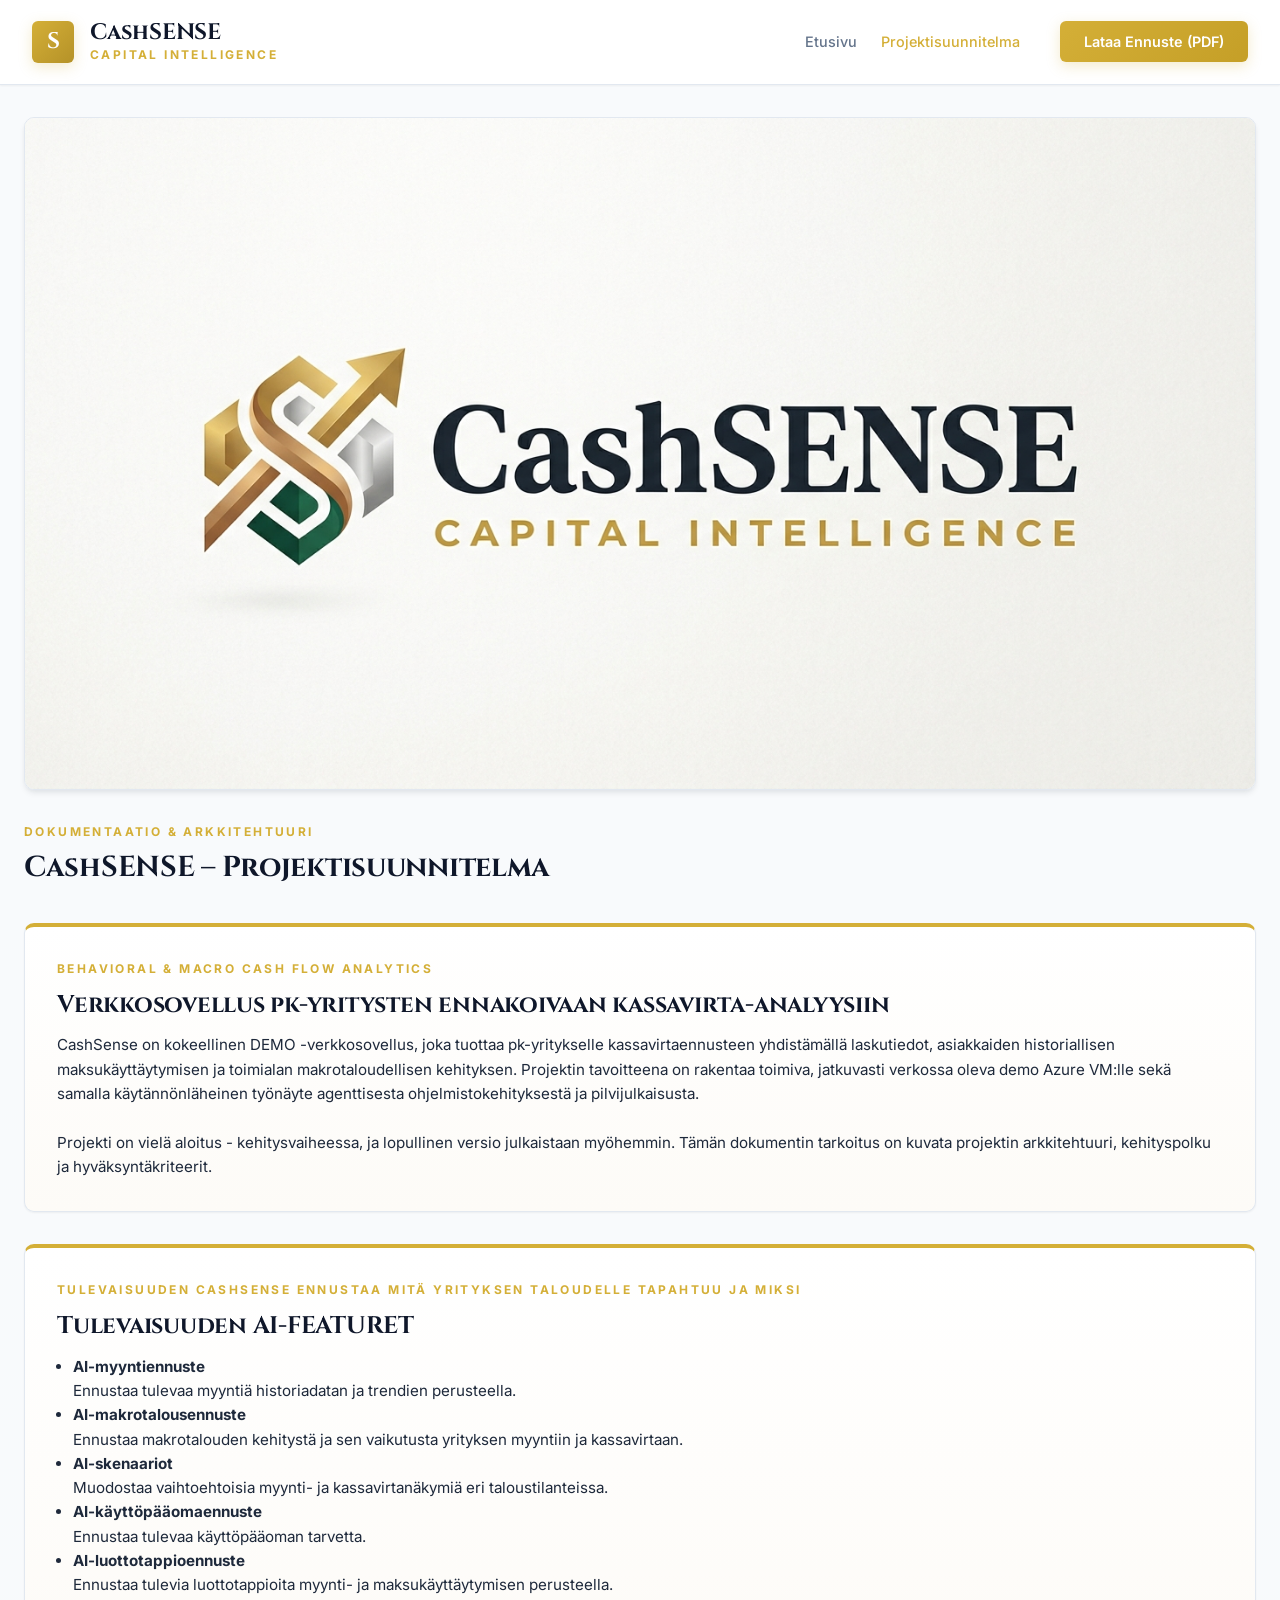
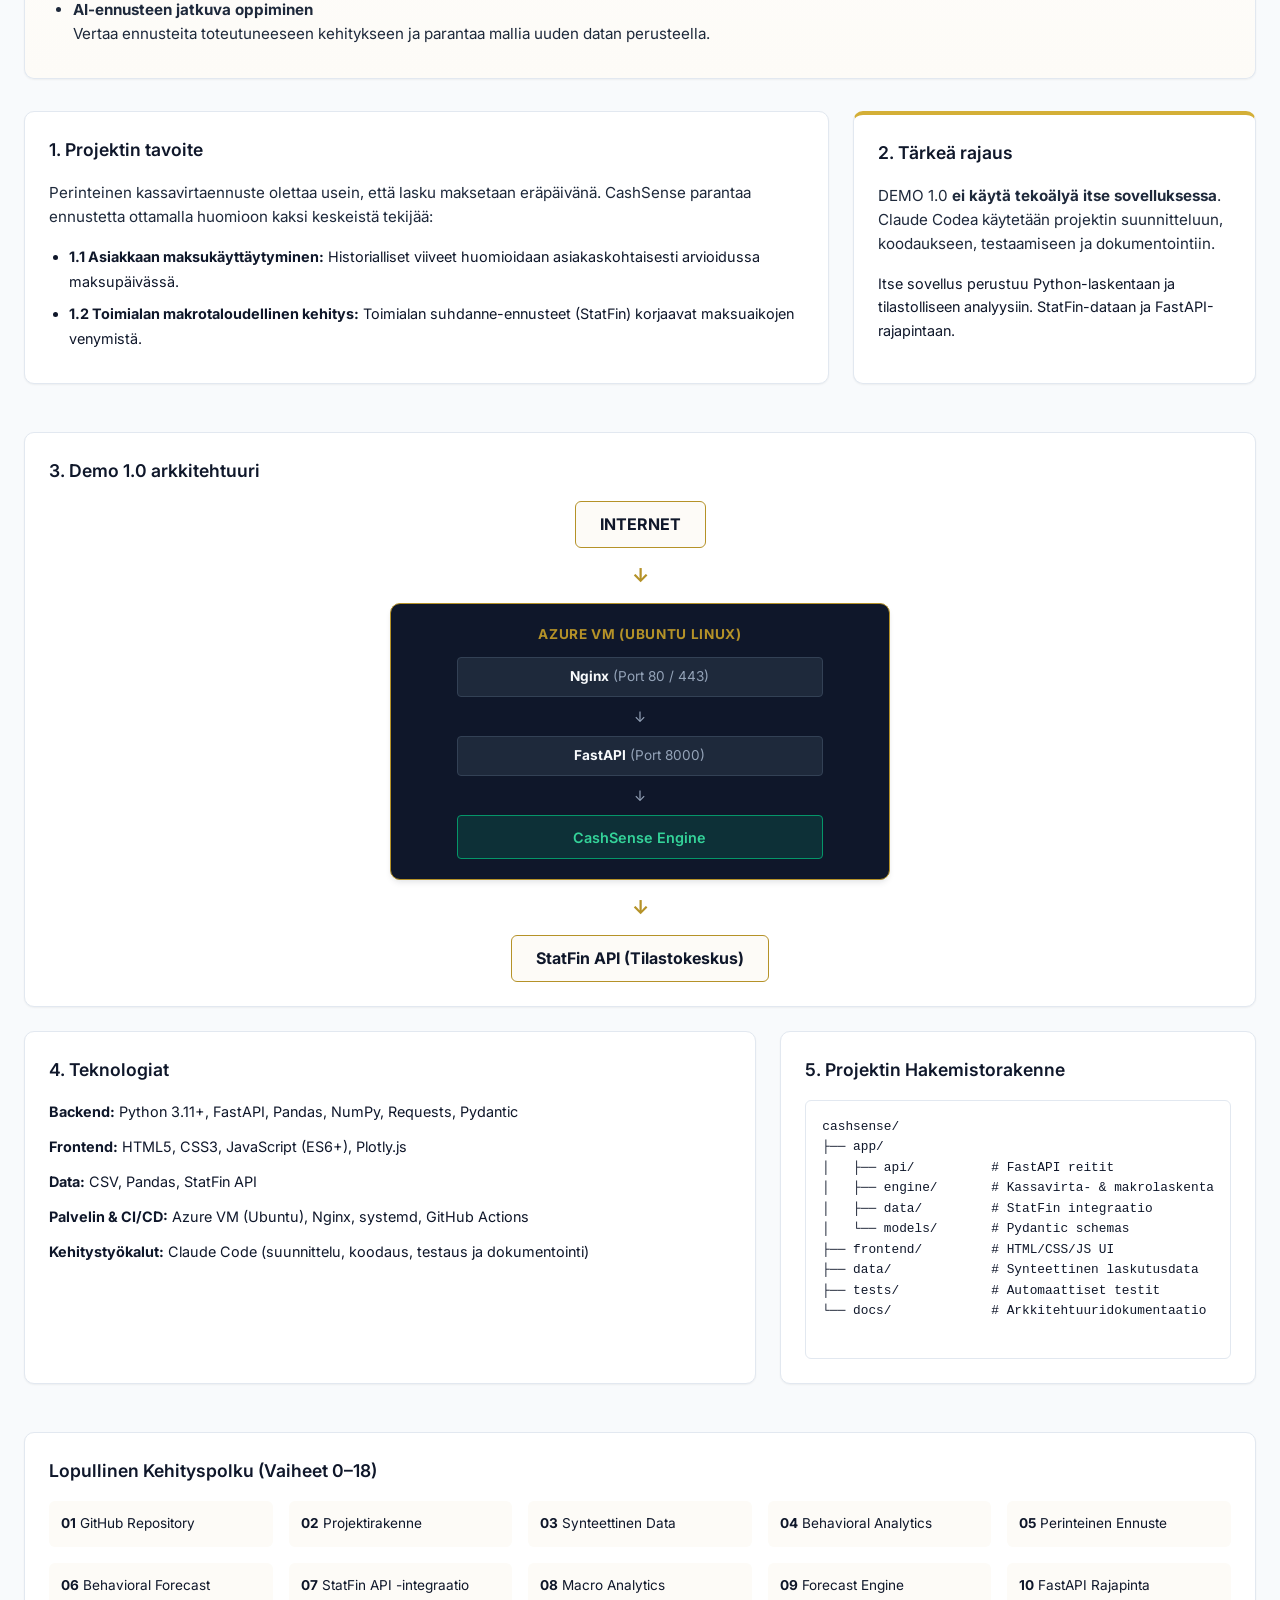
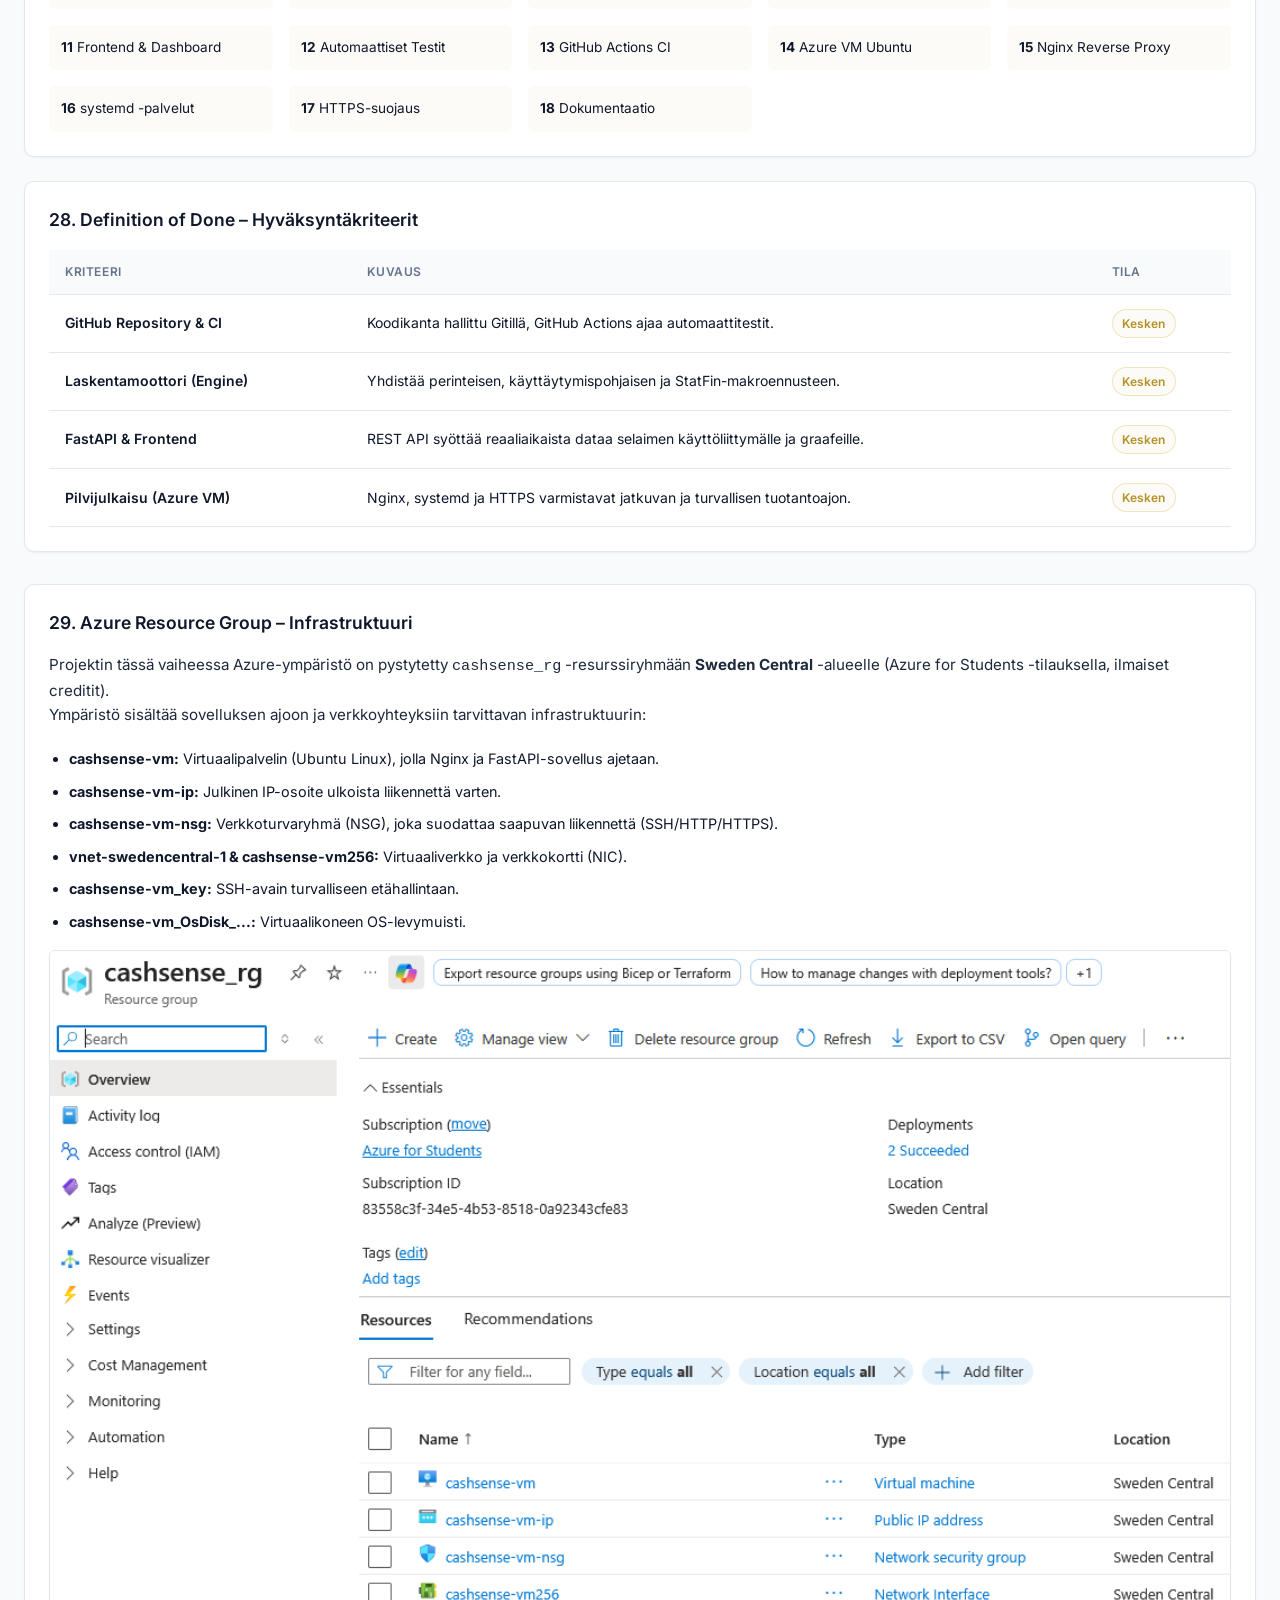
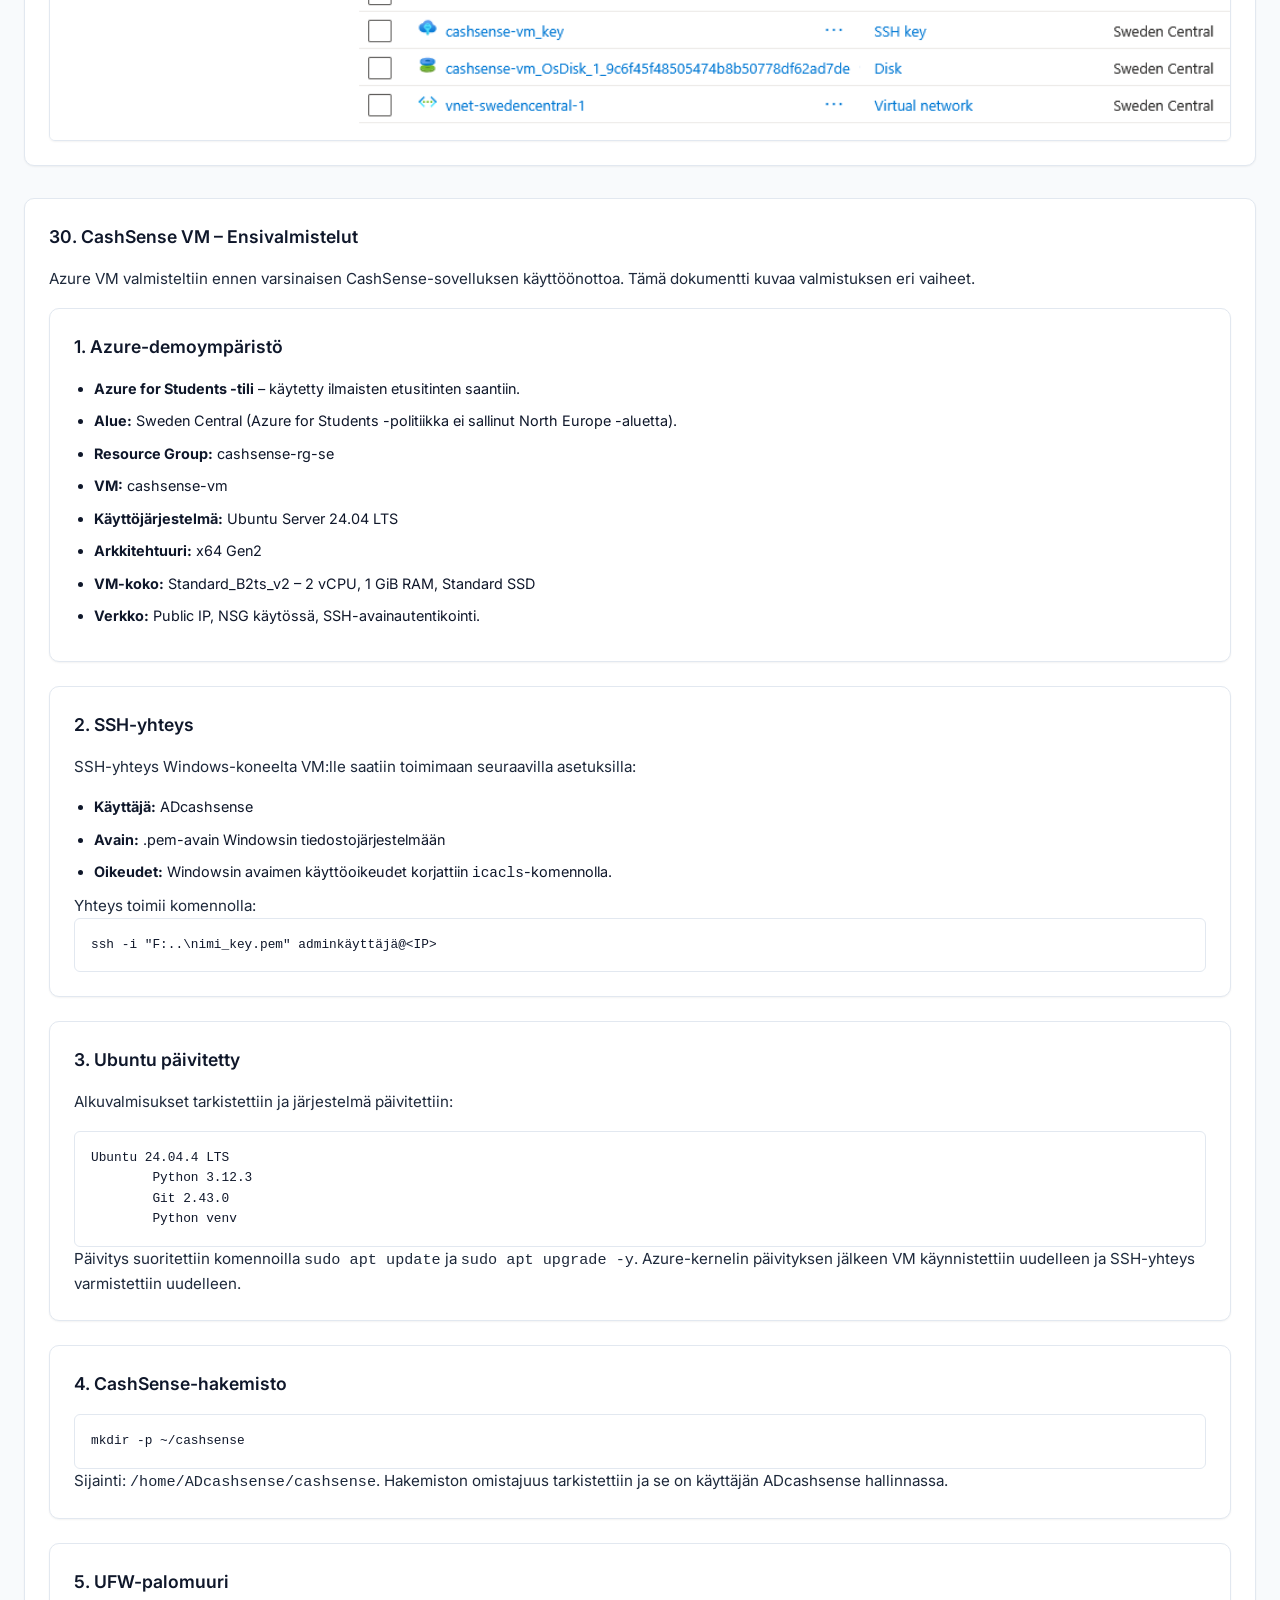
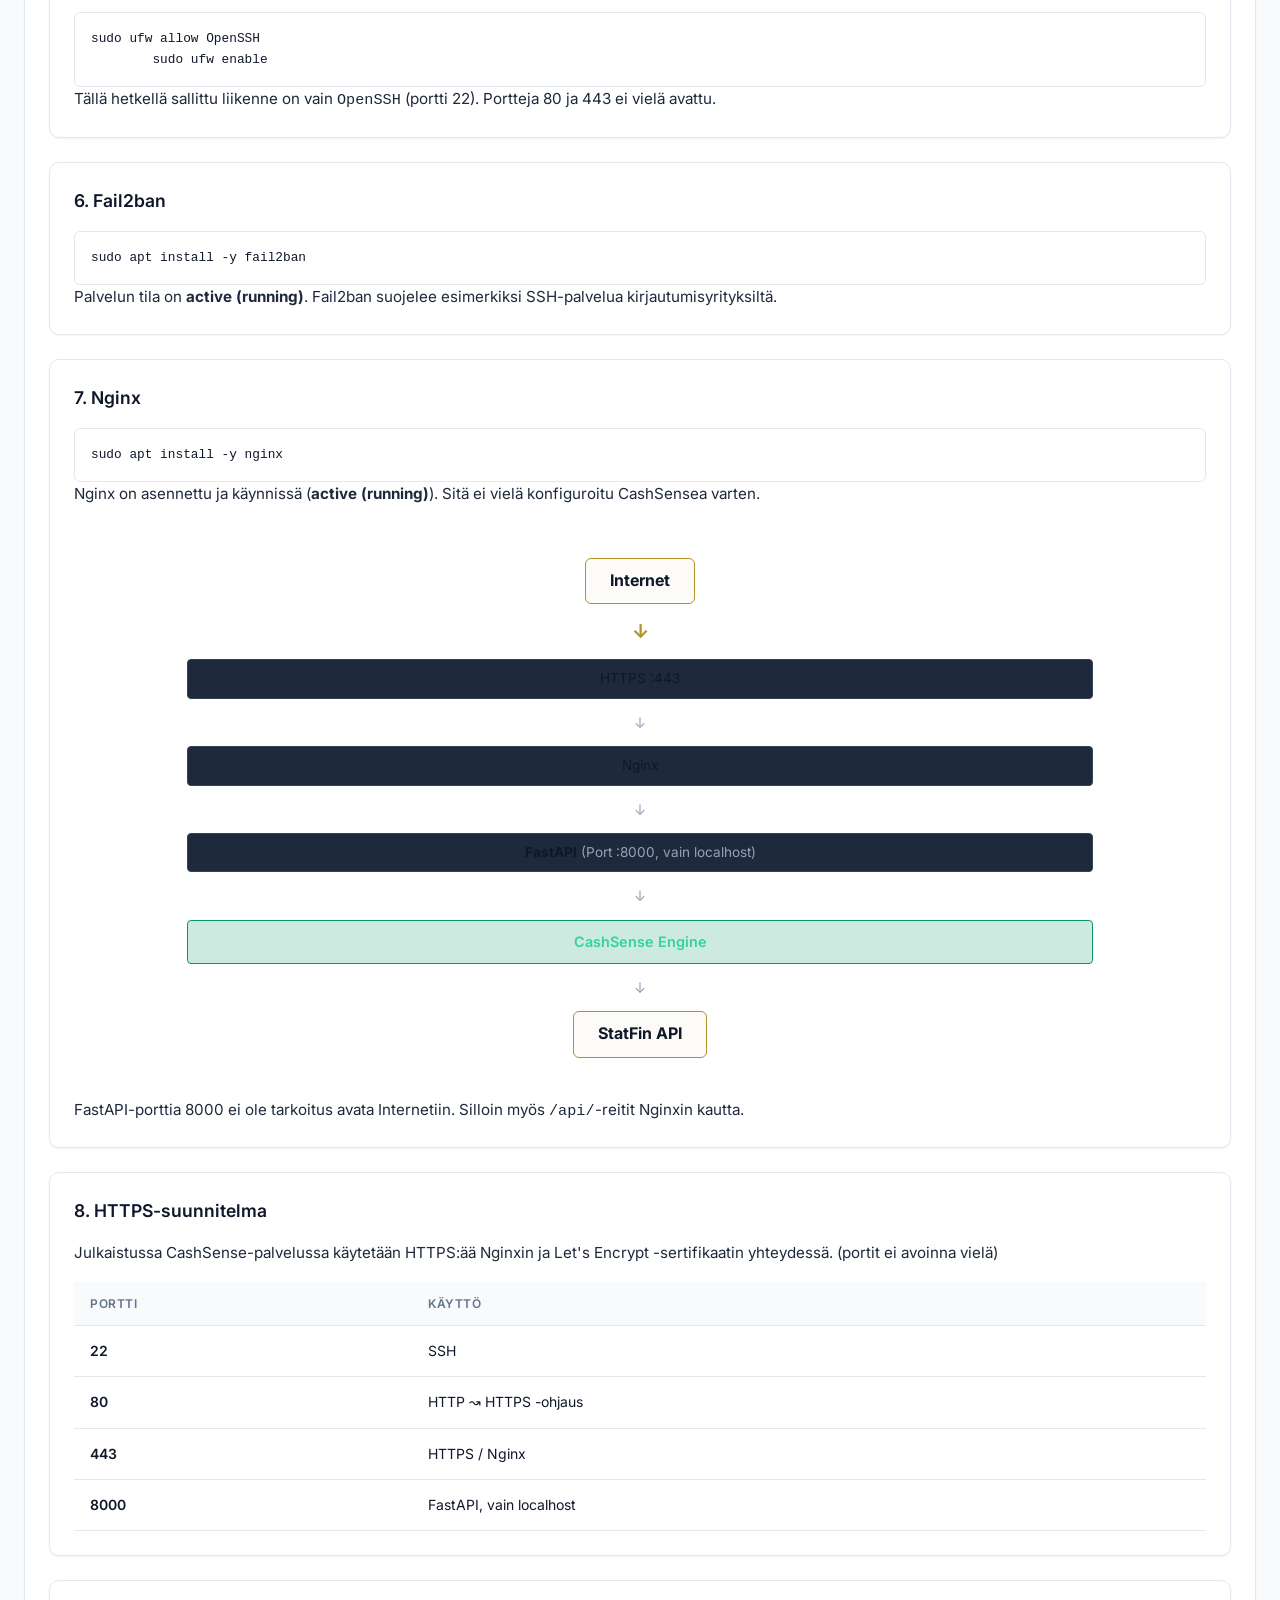
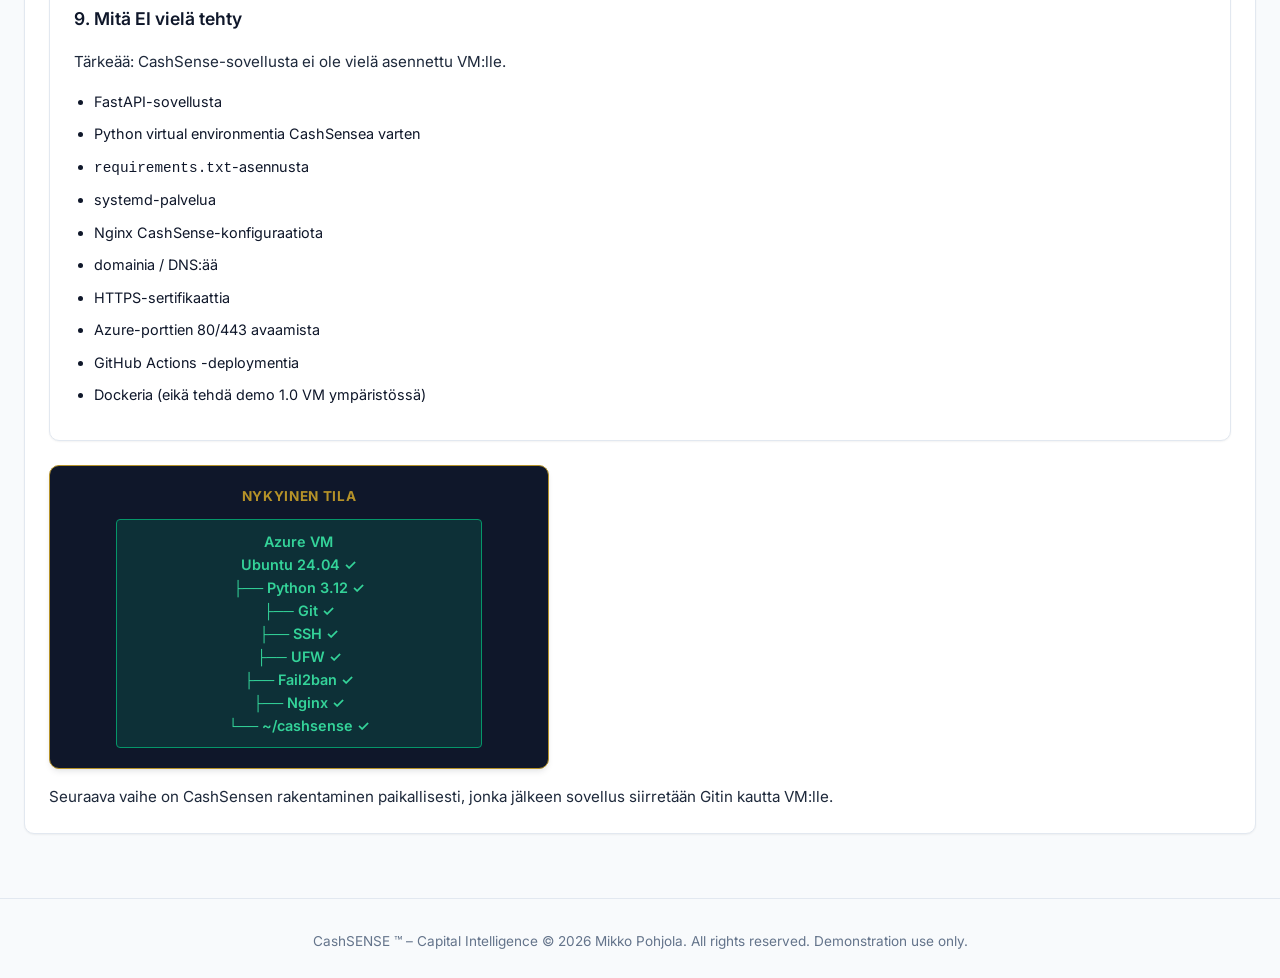
==== commit 751d8419: "Päivitetty index.html ja project.html" ====
--- a/project.html
+++ b/project.html
@@ -18,8 +18,8 @@
       </div>
     </div>
     <nav class="nav-links">
-      <a href="index.html" class="nav-item">Kassaennuste</a>
-      <a href="project.html" class="nav-item active">Projekti</a>
+      <a href="index.html" class="nav-item">Etusivu</a>
+      <a href="project.html" class="nav-item active">Projektisuunnitelma</a>
       <button class="btn btn-primary-gold nav-btn-pdf">Lataa Ennuste (PDF)</button>
     </nav>
   </header>
